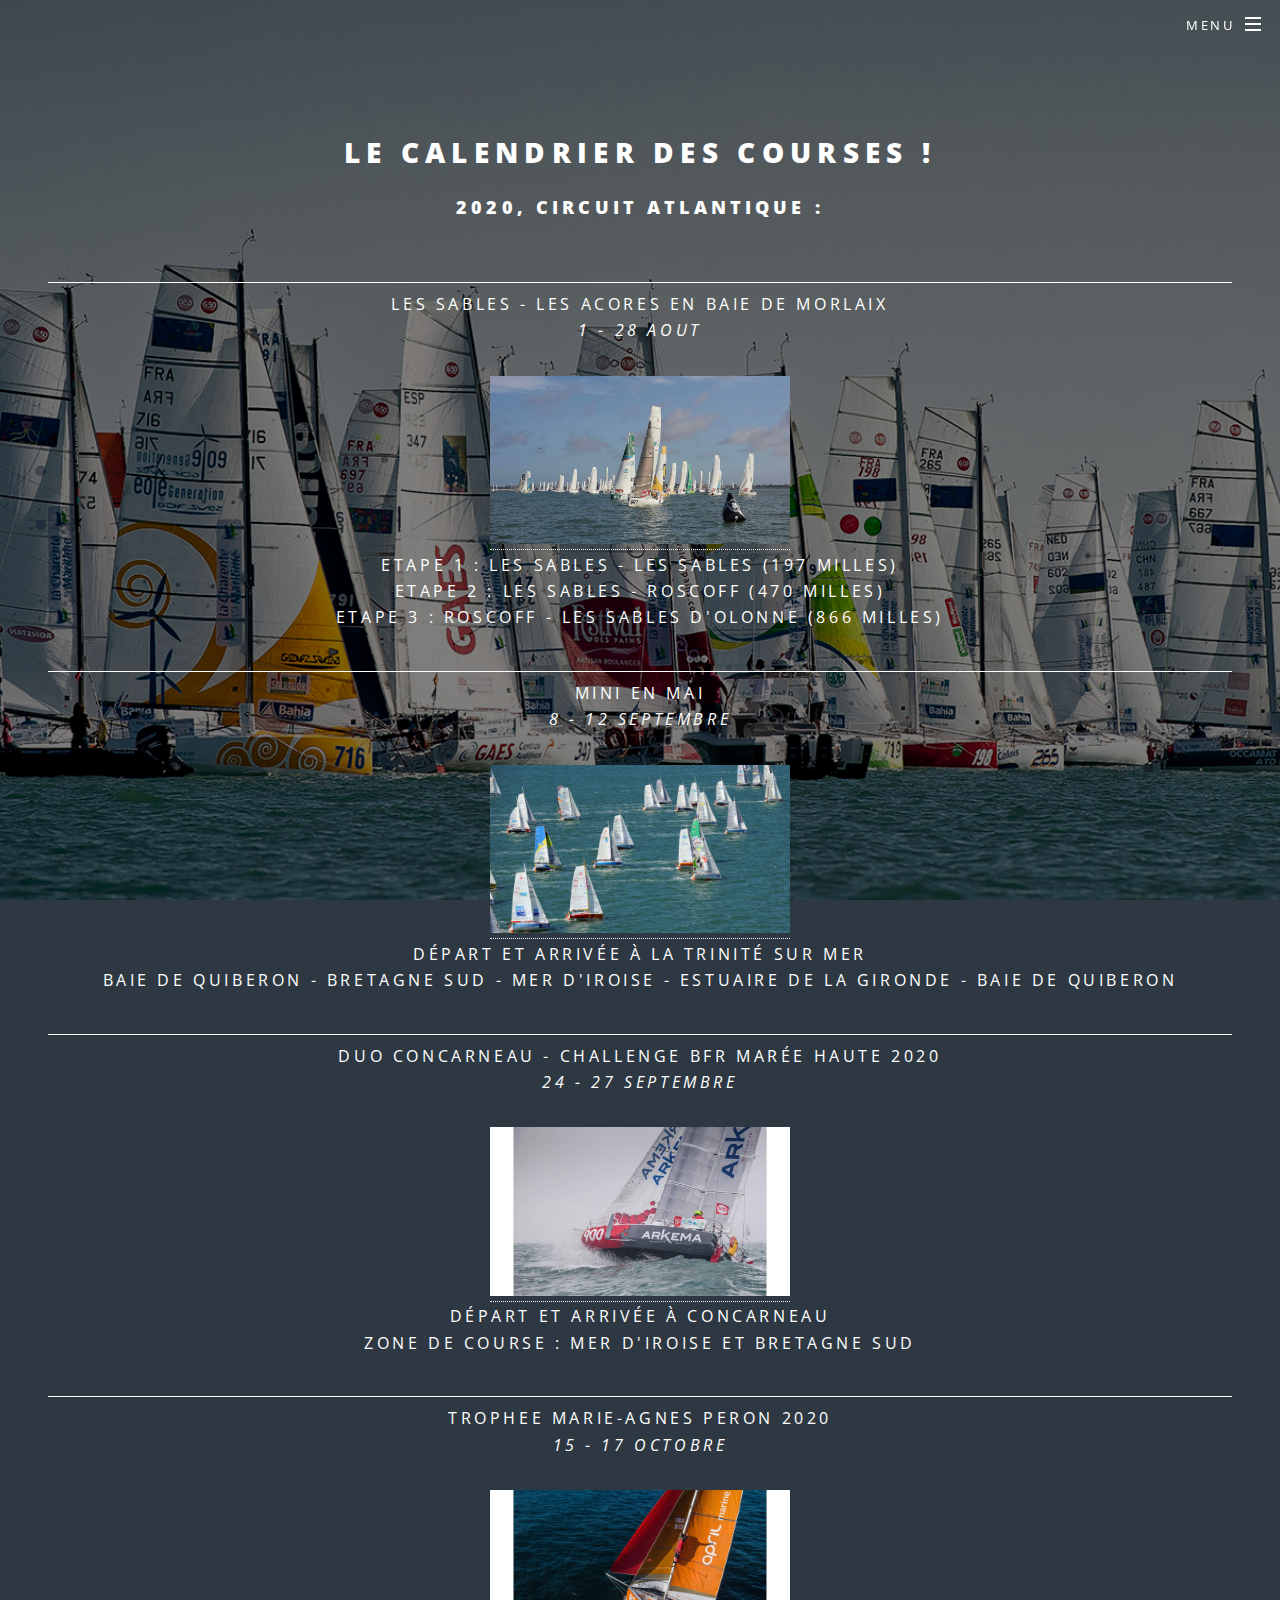
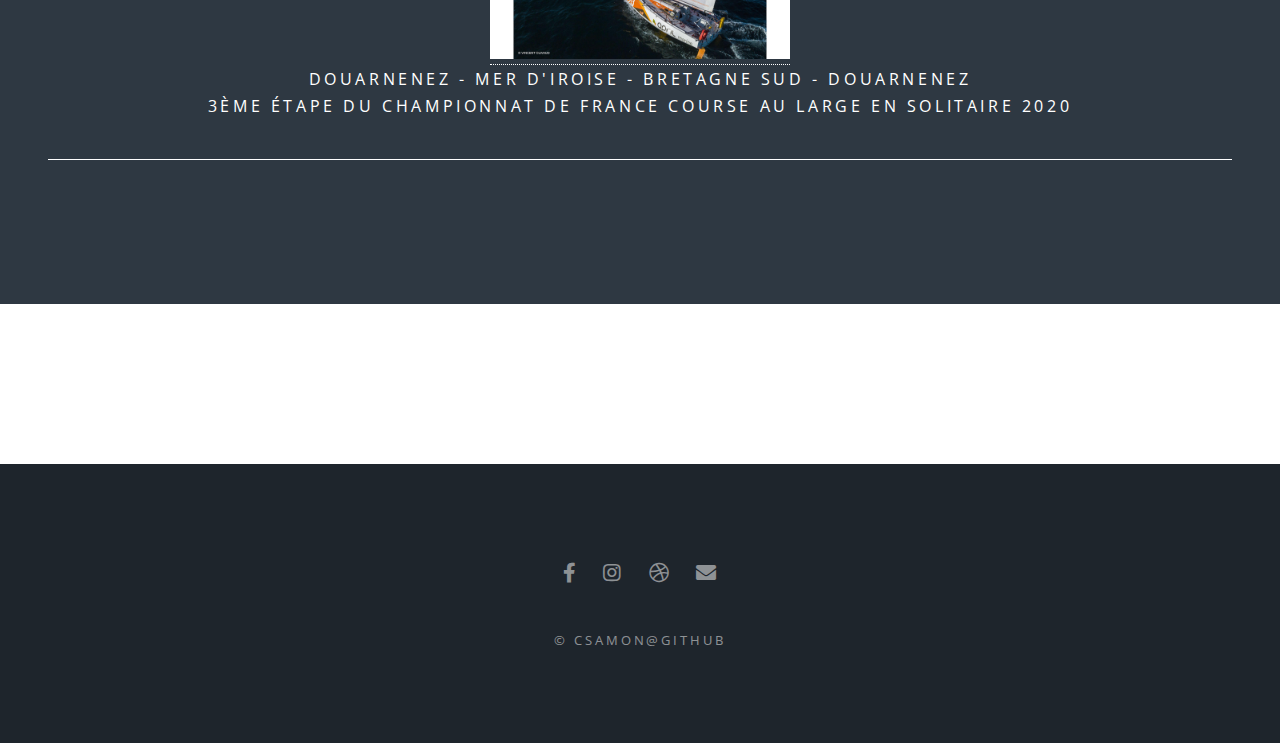
==== calendrier.html @ 110c2fd9 "Create calendrier.html" ====
<!DOCTYPE HTML>

<html>
	<head>
		<title>Clement Samon Mini 2021</title>
		<meta charset="utf-8" />
		<meta name="viewport" content="width=device-width, initial-scale=1, user-scalable=no" />
		<link rel="stylesheet" href="assets/css/main.css" />
		<noscript><link rel="stylesheet" href="assets/css/noscript.css" /></noscript>
	</head>
	<body class="landing is-preload">

		<!-- Page Wrapper -->
			<div id="page-wrapper">

				<!-- Header -->
					<header id="header" class="alt">
						<h1><a href="index.html">Clement Samon Mini 2021</a></h1>
						<nav id="nav">
							<ul>
								<li class="special">
									<a href="#menu" class="menuToggle"><span>Menu</span></a>
									<div id="menu">
										<ul>
											<li><a href="index.html">Home</a></li>
											<li><a href="sponsoring.html">Sponsoring</a></li>
											<li><a href="galerie.html">Galerie</a></li>
											<li><a href="contact.html">Contactez moi</a></li>

										</ul>
									</div>
								</li>
							</ul>
						</nav>
					</header>

				<article id="main">
					<header>
						<h2>Le calendrier des courses !</h2>
						<h3>2020, circuit Atlantique :<br><br></h3>

						<ul class="alt" >

							<li></li>

							<li>
									<p>LES SABLES - LES ACORES EN BAIE DE MORLAIX<br>
									<i>1 - 28 aout</i></p>
												<a href="https://www.classemini.com/course-fr-les-sables---les-acores-en-baie-de-morlaix.html" target="_blank">
												<img src="images/mini1.jpg"  width=300>
												</a>
												<p>Etape 1 : Les Sables - Les Sables (197 milles)<br>
												Etape 2 : Les Sables - Roscoff (470 milles)<br>
												Etape 3 : Roscoff - Les Sables d'Olonne (866 milles)</p>
							</li>

							<li>
									<p>MINI EN MAI<br>
									<i>8 - 12 septembre</i></p>
									<a href="https://www.classemini.com/course-fr-mini-en-mai-2020-1.html" taret="_blank">
										<img src="images/mini2.jpg" width=300>
									</a>
									<p>Départ et arrivée à La Trinité Sur Mer<br>
										Baie de Quiberon - Bretagne Sud - Mer d'Iroise - Estuaire de la Gironde - Baie de Quiberon</p>
							</li>

							<li>
									<p>DUO CONCARNEAU - CHALLENGE BFR MARÉE HAUTE 2020<br>
									<i>24 - 27 septembre</i></p>
									<a href="https://www.classemini.com/course-fr-duo-concarneau---challenge-bfr-maree-haute-2020.html" taret="_blank">
										<img src="images/mini3.jpg" width=300>
									</a>
									<p>Départ et arrivée à Concarneau<br>
										Zone de course : Mer d'Iroise et Bretagne Sud</p>
							</li>

							<li>
									<p>TROPHEE MARIE-AGNES PERON 2020<br>
									<i>15 - 17 octobre</i></p>
									<a href="https://www.classemini.com/course-fr-trophee-marie-agnes-peron-2020-1.html" taret="_blank">
										<img src="images/mini4.jpg" width=300>
									</a>
									<p>Douarnenez - Mer d'Iroise - Bretagne Sud - Douarnenez<br>
										3ème étape du Championnat de France Course au Large en Solitaire 2020</p>
							</li>
							<li>

							</li>
						</ul>
					</header>
					<section class="wrapper style5">
						<div class="inner">
							<script type="text/javascript">
								width='100%';		// the width of the embedded map in pixels or percentage
								height='450';		// the height of the embedded map in pixels or percentage
								border='1';		// the width of the border around the map (zero means no border)
								shownames='false';	// to display ship names on the map (true or false)
								latitude='37.4460';	// the latitude of the center of the map, in decimal degrees
								longitude='24.9467';	// the longitude of the center of the map, in decimal degrees
								zoom='9';		// the zoom level of the map (values between 2 and 17)
								maptype='0';		// use 0 for Normal Map, 1 for Satellite
								trackvessel='205729010';	// MMSI of a vessel (note: vessel will be displayed only if within range of the system) - overrides "zoom" option
								fleet='';		// the registered email address of a user-defined fleet (user's default fleet is used)
							</script>
							<script type="text/javascript" src="https:////www.marinetraffic.com/js/embed.js"></script>
						</div>
					</section>


				</article>



				<!-- Footer -->
					<footer id="footer">
						<ul class="icons">
							<li><a href="https://www.facebook.com/Songfu33470" class="icon brands fa-facebook-f"><span class="label">Facebook</span></a></li>
							<li><a href="https://www.instagram.com/c_samon/" class="icon brands fa-instagram"><span class="label">Instagram</span></a></li>
							<li><a href="http://www.clementsamon.com" class="icon brands fa-dribbble"><span class="label">Site web</span></a></li>
							<li><a href="contact.html" class="icon solid fa-envelope"><span class="label">Email</span></a></li>
						</ul>
						<ul class="copyright">
							<li>&copy; csamon@github </li>
						</ul>
					</footer>

			</div>

		<!-- Scripts -->
			<script src="assets/js/jquery.min.js"></script>
			<script src="assets/js/jquery.scrollex.min.js"></script>
			<script src="assets/js/jquery.scrolly.min.js"></script>
			<script src="assets/js/browser.min.js"></script>
			<script src="assets/js/breakpoints.min.js"></script>
			<script src="assets/js/util.js"></script>
			<script src="assets/js/main.js"></script>

	</body>
</html>
---- assets/css/main.css ----
@import url(fontawesome-all.min.css);
@import url("https://fonts.googleapis.com/css?family=Open+Sans:400,400italic,600,600italic,800,800italic");

/*
	Spectral by HTML5 UP
	html5up.net | @ajlkn
	Free for personal and commercial use under the CCA 3.0 license (html5up.net/license)
*/


html, body, div, span, applet, object,
iframe, h1, h2, h3, h4, h5, h6, p, blockquote,
pre, a, abbr, acronym, address, big, cite,
code, del, dfn, em, img, ins, kbd, q, s, samp,
small, strike, strong, sub, sup, tt, var, b,
u, i, center, dl, dt, dd, ol, ul, li, fieldset,
form, label, legend, table, caption, tbody,
tfoot, thead, tr, th, td, article, aside,
canvas, details, embed, figure, figcaption,
footer, header, hgroup, menu, nav, output, ruby,
section, summary, time, mark, audio, video {
	margin: 0;
	padding: 0;
	border: 0;
	font-size: 100%;
	font: inherit;
	vertical-align: baseline;}

article, aside, details, figcaption, figure,
footer, header, hgroup, menu, nav, section {
	display: block;}

body {
	line-height: 1;
}

ol, ul {
	list-style: none;
}

blockquote, q {
	quotes: none;
}

	blockquote:before, blockquote:after, q:before, q:after {
		content: '';
		content: none;
	}

table {
	border-collapse: collapse;
	border-spacing: 0;
}

body {
	-webkit-text-size-adjust: none;
}

mark {
	background-color: transparent;
	color: inherit;
}

input::-moz-focus-inner {
	border: 0;
	padding: 0;
}

input, select, textarea {
	-moz-appearance: none;
	-webkit-appearance: none;
	-ms-appearance: none;
	appearance: none;
}

/* Basic */

.carousel-page
{
width:100%;
height:400px;
background-color:#5f666d;
color:white;
}
<style>
.carousel-page
{
width:100%;
height:400px;
background-color:#5f666d;
color:white;
}
</style>


	@-ms-viewport {
		width: device-width;
	}

	html {
		box-sizing: border-box;
	}

	*, *:before, *:after {
		box-sizing: inherit;
	}

	body {
		background: #2e3842;
	}

		body.is-preload *, body.is-preload *:before, body.is-preload *:after {
			-moz-animation: none !important;
			-webkit-animation: none !important;
			-ms-animation: none !important;
			animation: none !important;
			-moz-transition: none !important;
			-webkit-transition: none !important;
			-ms-transition: none !important;
			transition: none !important;
		}

	body, input, select, textarea {
		color: #fff;
		font-family: "Open Sans", Helvetica, sans-serif;
		font-size: 15pt;
		font-weight: 400;
		letter-spacing: 0.075em;
		line-height: 1.65em;
	}

		@media screen and (max-width: 1680px) {

			body, input, select, textarea {
				font-size: 13pt;
			}

		}

		@media screen and (max-width: 1280px) {

			body, input, select, textarea {
				font-size: 12pt;
			}

		}

		@media screen and (max-width: 736px) {

			body, input, select, textarea {
				font-size: 11pt;
				letter-spacing: 0.0375em;
			}

		}

	a {
		-moz-transition: color 0.2s ease, border-bottom-color 0.2s ease;
		-webkit-transition: color 0.2s ease, border-bottom-color 0.2s ease;
		-ms-transition: color 0.2s ease, border-bottom-color 0.2s ease;
		transition: color 0.2s ease, border-bottom-color 0.2s ease;
		border-bottom: dotted 1px;
		color: inherit;
		text-decoration: none;
	}

		a:hover {
			border-bottom-color: transparent;
		}

	strong, b {
		color: #fff;
		font-weight: 600;
	}

	em, i {
		font-style: italic;
	}

	p {
		margin: 0 0 2em 0;
	}

	h1, h2, h3, h4, h5, h6 {
		color: #fff;
		font-weight: 800;
		letter-spacing: 0.225em;
		line-height: 1em;
		margin: 0 0 1em 0;
		text-transform: uppercase;
	}

		h1 a, h2 a, h3 a, h4 a, h5 a, h6 a {
			color: inherit;
			text-decoration: none;
		}

	h2 {
		font-size: 1.35em;
		line-height: 1.75em;
	}

		@media screen and (max-width: 736px) {

			h2 {
				font-size: 1.1em;
				line-height: 1.65em;
			}

		}

	h3 {
		font-size: 1.15em;
		line-height: 1.75em;
	}

		@media screen and (max-width: 736px) {

			h3 {
				font-size: 1em;
				line-height: 1.65em;
			}

		}

	h4 {
		font-size: 1em;
		line-height: 1.5em;
	}

	h5 {
		font-size: 0.8em;
		line-height: 1.5em;
	}

	h6 {
		font-size: 0.7em;
		line-height: 1.5em;
	}

	sub {
		font-size: 0.8em;
		position: relative;
		top: 0.5em;
	}

	sup {
		font-size: 0.8em;
		position: relative;
		top: -0.5em;
	}

	hr {
		border: 0;
		border-bottom: solid 2px #fff;
		margin: 3em 0;
	}

		hr.major {
			margin: 4.5em 0;
		}

	blockquote {
		border-left: solid 4px #fff;
		font-style: italic;
		margin: 0 0 2em 0;
		padding: 0.5em 0 0.5em 2em;
	}

	code {
		background: rgba(144, 144, 144, 0.25);
		border-radius: 3px;
		font-family: "Courier New", monospace;
		font-size: 0.9em;
		letter-spacing: 0;
		margin: 0 0.25em;
		padding: 0.25em 0.65em;
	}

	pre {
		-webkit-overflow-scrolling: touch;
		font-family: "Courier New", monospace;
		font-size: 0.9em;
		margin: 0 0 2em 0;
	}

		pre code {
			display: block;
			line-height: 1.75em;
			padding: 1em 1.5em;
			overflow-x: auto;
		}

	.align-left {
		text-align: left;
	}

	.align-center {
		text-align: center;
	}

	.align-right {
		text-align: right;
	}

/* Row */

	.row {
		display: flex;
		flex-wrap: wrap;
		box-sizing: border-box;
		align-items: stretch;
	}

		.row > * {
			box-sizing: border-box;
		}

		.row.gtr-uniform > * > :last-child {
			margin-bottom: 0;
		}

		.row.aln-left {
			justify-content: flex-start;
		}

		.row.aln-center {
			justify-content: center;
		}

		.row.aln-right {
			justify-content: flex-end;
		}

		.row.aln-top {
			align-items: flex-start;
		}

		.row.aln-middle {
			align-items: center;
		}

		.row.aln-bottom {
			align-items: flex-end;
		}

		.row > .imp {
			order: -1;
		}

		.row > .col-1 {
			width: 8.33333%;
		}

		.row > .off-1 {
			margin-left: 8.33333%;
		}

		.row > .col-2 {
			width: 16.66667%;
		}

		.row > .off-2 {
			margin-left: 16.66667%;
		}

		.row > .col-3 {
			width: 25%;
		}

		.row > .off-3 {
			margin-left: 25%;
		}

		.row > .col-4 {
			width: 33.33333%;
		}

		.row > .off-4 {
			margin-left: 33.33333%;
		}

		.row > .col-5 {
			width: 41.66667%;
		}

		.row > .off-5 {
			margin-left: 41.66667%;
		}

		.row > .col-6 {
			width: 50%;
		}

		.row > .off-6 {
			margin-left: 50%;
		}

		.row > .col-7 {
			width: 58.33333%;
		}

		.row > .off-7 {
			margin-left: 58.33333%;
		}

		.row > .col-8 {
			width: 66.66667%;
		}

		.row > .off-8 {
			margin-left: 66.66667%;
		}

		.row > .col-9 {
			width: 75%;
		}

		.row > .off-9 {
			margin-left: 75%;
		}

		.row > .col-10 {
			width: 83.33333%;
		}

		.row > .off-10 {
			margin-left: 83.33333%;
		}

		.row > .col-11 {
			width: 91.66667%;
		}

		.row > .off-11 {
			margin-left: 91.66667%;
		}

		.row > .col-12 {
			width: 100%;
		}

		.row > .off-12 {
			margin-left: 100%;
		}

		.row.gtr-0 {
			margin-top: 0;
			margin-left: 0em;
		}

			.row.gtr-0 > * {
				padding: 0 0 0 0em;
			}

			.row.gtr-0.gtr-uniform {
				margin-top: 0em;
			}

				.row.gtr-0.gtr-uniform > * {
					padding-top: 0em;
				}

		.row.gtr-25 {
			margin-top: 0;
			margin-left: -0.375em;
		}

			.row.gtr-25 > * {
				padding: 0 0 0 0.375em;
			}

			.row.gtr-25.gtr-uniform {
				margin-top: -0.375em;
			}

				.row.gtr-25.gtr-uniform > * {
					padding-top: 0.375em;
				}

		.row.gtr-50 {
			margin-top: 0;
			margin-left: -0.75em;
		}

			.row.gtr-50 > * {
				padding: 0 0 0 0.75em;
			}

			.row.gtr-50.gtr-uniform {
				margin-top: -0.75em;
			}

				.row.gtr-50.gtr-uniform > * {
					padding-top: 0.75em;
				}

		.row {
			margin-top: 0;
			margin-left: -1.5em;
		}

			.row > * {
				padding: 0 0 0 1.5em;
			}

			.row.gtr-uniform {
				margin-top: -1.5em;
			}

				.row.gtr-uniform > * {
					padding-top: 1.5em;
				}

		.row.gtr-150 {
			margin-top: 0;
			margin-left: -2.25em;
		}

			.row.gtr-150 > * {
				padding: 0 0 0 2.25em;
			}

			.row.gtr-150.gtr-uniform {
				margin-top: -2.25em;
			}

				.row.gtr-150.gtr-uniform > * {
					padding-top: 2.25em;
				}

		.row.gtr-200 {
			margin-top: 0;
			margin-left: -3em;
		}

			.row.gtr-200 > * {
				padding: 0 0 0 3em;
			}

			.row.gtr-200.gtr-uniform {
				margin-top: -3em;
			}

				.row.gtr-200.gtr-uniform > * {
					padding-top: 3em;
				}

		@media screen and (max-width: 1680px) {

			.row {
				display: flex;
				flex-wrap: wrap;
				box-sizing: border-box;
				align-items: stretch;
			}

				.row > * {
					box-sizing: border-box;
				}

				.row.gtr-uniform > * > :last-child {
					margin-bottom: 0;
				}

				.row.aln-left {
					justify-content: flex-start;
				}

				.row.aln-center {
					justify-content: center;
				}

				.row.aln-right {
					justify-content: flex-end;
				}

				.row.aln-top {
					align-items: flex-start;
				}

				.row.aln-middle {
					align-items: center;
				}

				.row.aln-bottom {
					align-items: flex-end;
				}

				.row > .imp-xlarge {
					order: -1;
				}

				.row > .col-1-xlarge {
					width: 8.33333%;
				}

				.row > .off-1-xlarge {
					margin-left: 8.33333%;
				}

				.row > .col-2-xlarge {
					width: 16.66667%;
				}

				.row > .off-2-xlarge {
					margin-left: 16.66667%;
				}

				.row > .col-3-xlarge {
					width: 25%;
				}

				.row > .off-3-xlarge {
					margin-left: 25%;
				}

				.row > .col-4-xlarge {
					width: 33.33333%;
				}

				.row > .off-4-xlarge {
					margin-left: 33.33333%;
				}

				.row > .col-5-xlarge {
					width: 41.66667%;
				}

				.row > .off-5-xlarge {
					margin-left: 41.66667%;
				}

				.row > .col-6-xlarge {
					width: 50%;
				}

				.row > .off-6-xlarge {
					margin-left: 50%;
				}

				.row > .col-7-xlarge {
					width: 58.33333%;
				}

				.row > .off-7-xlarge {
					margin-left: 58.33333%;
				}

				.row > .col-8-xlarge {
					width: 66.66667%;
				}

				.row > .off-8-xlarge {
					margin-left: 66.66667%;
				}

				.row > .col-9-xlarge {
					width: 75%;
				}

				.row > .off-9-xlarge {
					margin-left: 75%;
				}

				.row > .col-10-xlarge {
					width: 83.33333%;
				}

				.row > .off-10-xlarge {
					margin-left: 83.33333%;
				}

				.row > .col-11-xlarge {
					width: 91.66667%;
				}

				.row > .off-11-xlarge {
					margin-left: 91.66667%;
				}

				.row > .col-12-xlarge {
					width: 100%;
				}

				.row > .off-12-xlarge {
					margin-left: 100%;
				}

				.row.gtr-0 {
					margin-top: 0;
					margin-left: 0em;
				}

					.row.gtr-0 > * {
						padding: 0 0 0 0em;
					}

					.row.gtr-0.gtr-uniform {
						margin-top: 0em;
					}

						.row.gtr-0.gtr-uniform > * {
							padding-top: 0em;
						}

				.row.gtr-25 {
					margin-top: 0;
					margin-left: -0.375em;
				}

					.row.gtr-25 > * {
						padding: 0 0 0 0.375em;
					}

					.row.gtr-25.gtr-uniform {
						margin-top: -0.375em;
					}

						.row.gtr-25.gtr-uniform > * {
							padding-top: 0.375em;
						}

				.row.gtr-50 {
					margin-top: 0;
					margin-left: -0.75em;
				}

					.row.gtr-50 > * {
						padding: 0 0 0 0.75em;
					}

					.row.gtr-50.gtr-uniform {
						margin-top: -0.75em;
					}

						.row.gtr-50.gtr-uniform > * {
							padding-top: 0.75em;
						}

				.row {
					margin-top: 0;
					margin-left: -1.5em;
				}

					.row > * {
						padding: 0 0 0 1.5em;
					}

					.row.gtr-uniform {
						margin-top: -1.5em;
					}

						.row.gtr-uniform > * {
							padding-top: 1.5em;
						}

				.row.gtr-150 {
					margin-top: 0;
					margin-left: -2.25em;
				}

					.row.gtr-150 > * {
						padding: 0 0 0 2.25em;
					}

					.row.gtr-150.gtr-uniform {
						margin-top: -2.25em;
					}

						.row.gtr-150.gtr-uniform > * {
							padding-top: 2.25em;
						}

				.row.gtr-200 {
					margin-top: 0;
					margin-left: -3em;
				}

					.row.gtr-200 > * {
						padding: 0 0 0 3em;
					}

					.row.gtr-200.gtr-uniform {
						margin-top: -3em;
					}

						.row.gtr-200.gtr-uniform > * {
							padding-top: 3em;
						}

		}

		@media screen and (max-width: 1280px) {

			.row {
				display: flex;
				flex-wrap: wrap;
				box-sizing: border-box;
				align-items: stretch;
			}

				.row > * {
					box-sizing: border-box;
				}

				.row.gtr-uniform > * > :last-child {
					margin-bottom: 0;
				}

				.row.aln-left {
					justify-content: flex-start;
				}

				.row.aln-center {
					justify-content: center;
				}

				.row.aln-right {
					justify-content: flex-end;
				}

				.row.aln-top {
					align-items: flex-start;
				}

				.row.aln-middle {
					align-items: center;
				}

				.row.aln-bottom {
					align-items: flex-end;
				}

				.row > .imp-large {
					order: -1;
				}

				.row > .col-1-large {
					width: 8.33333%;
				}

				.row > .off-1-large {
					margin-left: 8.33333%;
				}

				.row > .col-2-large {
					width: 16.66667%;
				}

				.row > .off-2-large {
					margin-left: 16.66667%;
				}

				.row > .col-3-large {
					width: 25%;
				}

				.row > .off-3-large {
					margin-left: 25%;
				}

				.row > .col-4-large {
					width: 33.33333%;
				}

				.row > .off-4-large {
					margin-left: 33.33333%;
				}

				.row > .col-5-large {
					width: 41.66667%;
				}

				.row > .off-5-large {
					margin-left: 41.66667%;
				}

				.row > .col-6-large {
					width: 50%;
				}

				.row > .off-6-large {
					margin-left: 50%;
				}

				.row > .col-7-large {
					width: 58.33333%;
				}

				.row > .off-7-large {
					margin-left: 58.33333%;
				}

				.row > .col-8-large {
					width: 66.66667%;
				}

				.row > .off-8-large {
					margin-left: 66.66667%;
				}

				.row > .col-9-large {
					width: 75%;
				}

				.row > .off-9-large {
					margin-left: 75%;
				}

				.row > .col-10-large {
					width: 83.33333%;
				}

				.row > .off-10-large {
					margin-left: 83.33333%;
				}

				.row > .col-11-large {
					width: 91.66667%;
				}

				.row > .off-11-large {
					margin-left: 91.66667%;
				}

				.row > .col-12-large {
					width: 100%;
				}

				.row > .off-12-large {
					margin-left: 100%;
				}

				.row.gtr-0 {
					margin-top: 0;
					margin-left: 0em;
				}

					.row.gtr-0 > * {
						padding: 0 0 0 0em;
					}

					.row.gtr-0.gtr-uniform {
						margin-top: 0em;
					}

						.row.gtr-0.gtr-uniform > * {
							padding-top: 0em;
						}

				.row.gtr-25 {
					margin-top: 0;
					margin-left: -0.375em;
				}

					.row.gtr-25 > * {
						padding: 0 0 0 0.375em;
					}

					.row.gtr-25.gtr-uniform {
						margin-top: -0.375em;
					}

						.row.gtr-25.gtr-uniform > * {
							padding-top: 0.375em;
						}

				.row.gtr-50 {
					margin-top: 0;
					margin-left: -0.75em;
				}

					.row.gtr-50 > * {
						padding: 0 0 0 0.75em;
					}

					.row.gtr-50.gtr-uniform {
						margin-top: -0.75em;
					}

						.row.gtr-50.gtr-uniform > * {
							padding-top: 0.75em;
						}

				.row {
					margin-top: 0;
					margin-left: -1.5em;
				}

					.row > * {
						padding: 0 0 0 1.5em;
					}

					.row.gtr-uniform {
						margin-top: -1.5em;
					}

						.row.gtr-uniform > * {
							padding-top: 1.5em;
						}

				.row.gtr-150 {
					margin-top: 0;
					margin-left: -2.25em;
				}

					.row.gtr-150 > * {
						padding: 0 0 0 2.25em;
					}

					.row.gtr-150.gtr-uniform {
						margin-top: -2.25em;
					}

						.row.gtr-150.gtr-uniform > * {
							padding-top: 2.25em;
						}

				.row.gtr-200 {
					margin-top: 0;
					margin-left: -3em;
				}

					.row.gtr-200 > * {
						padding: 0 0 0 3em;
					}

					.row.gtr-200.gtr-uniform {
						margin-top: -3em;
					}

						.row.gtr-200.gtr-uniform > * {
							padding-top: 3em;
						}

		}

		@media screen and (max-width: 980px) {

			.row {
				display: flex;
				flex-wrap: wrap;
				box-sizing: border-box;
				align-items: stretch;
			}

				.row > * {
					box-sizing: border-box;
				}

				.row.gtr-uniform > * > :last-child {
					margin-bottom: 0;
				}

				.row.aln-left {
					justify-content: flex-start;
				}

				.row.aln-center {
					justify-content: center;
				}

				.row.aln-right {
					justify-content: flex-end;
				}

				.row.aln-top {
					align-items: flex-start;
				}

				.row.aln-middle {
					align-items: center;
				}

				.row.aln-bottom {
					align-items: flex-end;
				}

				.row > .imp-medium {
					order: -1;
				}

				.row > .col-1-medium {
					width: 8.33333%;
				}

				.row > .off-1-medium {
					margin-left: 8.33333%;
				}

				.row > .col-2-medium {
					width: 16.66667%;
				}

				.row > .off-2-medium {
					margin-left: 16.66667%;
				}

				.row > .col-3-medium {
					width: 25%;
				}

				.row > .off-3-medium {
					margin-left: 25%;
				}

				.row > .col-4-medium {
					width: 33.33333%;
				}

				.row > .off-4-medium {
					margin-left: 33.33333%;
				}

				.row > .col-5-medium {
					width: 41.66667%;
				}

				.row > .off-5-medium {
					margin-left: 41.66667%;
				}

				.row > .col-6-medium {
					width: 50%;
				}

				.row > .off-6-medium {
					margin-left: 50%;
				}

				.row > .col-7-medium {
					width: 58.33333%;
				}

				.row > .off-7-medium {
					margin-left: 58.33333%;
				}

				.row > .col-8-medium {
					width: 66.66667%;
				}

				.row > .off-8-medium {
					margin-left: 66.66667%;
				}

				.row > .col-9-medium {
					width: 75%;
				}

				.row > .off-9-medium {
					margin-left: 75%;
				}

				.row > .col-10-medium {
					width: 83.33333%;
				}

				.row > .off-10-medium {
					margin-left: 83.33333%;
				}

				.row > .col-11-medium {
					width: 91.66667%;
				}

				.row > .off-11-medium {
					margin-left: 91.66667%;
				}

				.row > .col-12-medium {
					width: 100%;
				}

				.row > .off-12-medium {
					margin-left: 100%;
				}

				.row.gtr-0 {
					margin-top: 0;
					margin-left: 0em;
				}

					.row.gtr-0 > * {
						padding: 0 0 0 0em;
					}

					.row.gtr-0.gtr-uniform {
						margin-top: 0em;
					}

						.row.gtr-0.gtr-uniform > * {
							padding-top: 0em;
						}

				.row.gtr-25 {
					margin-top: 0;
					margin-left: -0.375em;
				}

					.row.gtr-25 > * {
						padding: 0 0 0 0.375em;
					}

					.row.gtr-25.gtr-uniform {
						margin-top: -0.375em;
					}

						.row.gtr-25.gtr-uniform > * {
							padding-top: 0.375em;
						}

				.row.gtr-50 {
					margin-top: 0;
					margin-left: -0.75em;
				}

					.row.gtr-50 > * {
						padding: 0 0 0 0.75em;
					}

					.row.gtr-50.gtr-uniform {
						margin-top: -0.75em;
					}

						.row.gtr-50.gtr-uniform > * {
							padding-top: 0.75em;
						}

				.row {
					margin-top: 0;
					margin-left: -1.5em;
				}

					.row > * {
						padding: 0 0 0 1.5em;
					}

					.row.gtr-uniform {
						margin-top: -1.5em;
					}

						.row.gtr-uniform > * {
							padding-top: 1.5em;
						}

				.row.gtr-150 {
					margin-top: 0;
					margin-left: -2.25em;
				}

					.row.gtr-150 > * {
						padding: 0 0 0 2.25em;
					}

					.row.gtr-150.gtr-uniform {
						margin-top: -2.25em;
					}

						.row.gtr-150.gtr-uniform > * {
							padding-top: 2.25em;
						}

				.row.gtr-200 {
					margin-top: 0;
					margin-left: -3em;
				}

					.row.gtr-200 > * {
						padding: 0 0 0 3em;
					}

					.row.gtr-200.gtr-uniform {
						margin-top: -3em;
					}

						.row.gtr-200.gtr-uniform > * {
							padding-top: 3em;
						}

		}

		@media screen and (max-width: 736px) {

			.row {
				display: flex;
				flex-wrap: wrap;
				box-sizing: border-box;
				align-items: stretch;
			}

				.row > * {
					box-sizing: border-box;
				}

				.row.gtr-uniform > * > :last-child {
					margin-bottom: 0;
				}

				.row.aln-left {
					justify-content: flex-start;
				}

				.row.aln-center {
					justify-content: center;
				}

				.row.aln-right {
					justify-content: flex-end;
				}

				.row.aln-top {
					align-items: flex-start;
				}

				.row.aln-middle {
					align-items: center;
				}

				.row.aln-bottom {
					align-items: flex-end;
				}

				.row > .imp-small {
					order: -1;
				}

				.row > .col-1-small {
					width: 8.33333%;
				}

				.row > .off-1-small {
					margin-left: 8.33333%;
				}

				.row > .col-2-small {
					width: 16.66667%;
				}

				.row > .off-2-small {
					margin-left: 16.66667%;
				}

				.row > .col-3-small {
					width: 25%;
				}

				.row > .off-3-small {
					margin-left: 25%;
				}

				.row > .col-4-small {
					width: 33.33333%;
				}

				.row > .off-4-small {
					margin-left: 33.33333%;
				}

				.row > .col-5-small {
					width: 41.66667%;
				}

				.row > .off-5-small {
					margin-left: 41.66667%;
				}

				.row > .col-6-small {
					width: 50%;
				}

				.row > .off-6-small {
					margin-left: 50%;
				}

				.row > .col-7-small {
					width: 58.33333%;
				}

				.row > .off-7-small {
					margin-left: 58.33333%;
				}

				.row > .col-8-small {
					width: 66.66667%;
				}

				.row > .off-8-small {
					margin-left: 66.66667%;
				}

				.row > .col-9-small {
					width: 75%;
				}

				.row > .off-9-small {
					margin-left: 75%;
				}

				.row > .col-10-small {
					width: 83.33333%;
				}

				.row > .off-10-small {
					margin-left: 83.33333%;
				}

				.row > .col-11-small {
					width: 91.66667%;
				}

				.row > .off-11-small {
					margin-left: 91.66667%;
				}

				.row > .col-12-small {
					width: 100%;
				}

				.row > .off-12-small {
					margin-left: 100%;
				}

				.row.gtr-0 {
					margin-top: 0;
					margin-left: 0em;
				}

					.row.gtr-0 > * {
						padding: 0 0 0 0em;
					}

					.row.gtr-0.gtr-uniform {
						margin-top: 0em;
					}

						.row.gtr-0.gtr-uniform > * {
							padding-top: 0em;
						}

				.row.gtr-25 {
					margin-top: 0;
					margin-left: -0.375em;
				}

					.row.gtr-25 > * {
						padding: 0 0 0 0.375em;
					}

					.row.gtr-25.gtr-uniform {
						margin-top: -0.375em;
					}

						.row.gtr-25.gtr-uniform > * {
							padding-top: 0.375em;
						}

				.row.gtr-50 {
					margin-top: 0;
					margin-left: -0.75em;
				}

					.row.gtr-50 > * {
						padding: 0 0 0 0.75em;
					}

					.row.gtr-50.gtr-uniform {
						margin-top: -0.75em;
					}

						.row.gtr-50.gtr-uniform > * {
							padding-top: 0.75em;
						}

				.row {
					margin-top: 0;
					margin-left: -1.5em;
				}

					.row > * {
						padding: 0 0 0 1.5em;
					}

					.row.gtr-uniform {
						margin-top: -1.5em;
					}

						.row.gtr-uniform > * {
							padding-top: 1.5em;
						}

				.row.gtr-150 {
					margin-top: 0;
					margin-left: -2.25em;
				}

					.row.gtr-150 > * {
						padding: 0 0 0 2.25em;
					}

					.row.gtr-150.gtr-uniform {
						margin-top: -2.25em;
					}

						.row.gtr-150.gtr-uniform > * {
							padding-top: 2.25em;
						}

				.row.gtr-200 {
					margin-top: 0;
					margin-left: -3em;
				}

					.row.gtr-200 > * {
						padding: 0 0 0 3em;
					}

					.row.gtr-200.gtr-uniform {
						margin-top: -3em;
					}

						.row.gtr-200.gtr-uniform > * {
							padding-top: 3em;
						}

		}

		@media screen and (max-width: 480px) {

			.row {
				display: flex;
				flex-wrap: wrap;
				box-sizing: border-box;
				align-items: stretch;
			}

				.row > * {
					box-sizing: border-box;
				}

				.row.gtr-uniform > * > :last-child {
					margin-bottom: 0;
				}

				.row.aln-left {
					justify-content: flex-start;
				}

				.row.aln-center {
					justify-content: center;
				}

				.row.aln-right {
					justify-content: flex-end;
				}

				.row.aln-top {
					align-items: flex-start;
				}

				.row.aln-middle {
					align-items: center;
				}

				.row.aln-bottom {
					align-items: flex-end;
				}

				.row > .imp-xsmall {
					order: -1;
				}

				.row > .col-1-xsmall {
					width: 8.33333%;
				}

				.row > .off-1-xsmall {
					margin-left: 8.33333%;
				}

				.row > .col-2-xsmall {
					width: 16.66667%;
				}

				.row > .off-2-xsmall {
					margin-left: 16.66667%;
				}

				.row > .col-3-xsmall {
					width: 25%;
				}

				.row > .off-3-xsmall {
					margin-left: 25%;
				}

				.row > .col-4-xsmall {
					width: 33.33333%;
				}

				.row > .off-4-xsmall {
					margin-left: 33.33333%;
				}

				.row > .col-5-xsmall {
					width: 41.66667%;
				}

				.row > .off-5-xsmall {
					margin-left: 41.66667%;
				}

				.row > .col-6-xsmall {
					width: 50%;
				}

				.row > .off-6-xsmall {
					margin-left: 50%;
				}

				.row > .col-7-xsmall {
					width: 58.33333%;
				}

				.row > .off-7-xsmall {
					margin-left: 58.33333%;
				}

				.row > .col-8-xsmall {
					width: 66.66667%;
				}

				.row > .off-8-xsmall {
					margin-left: 66.66667%;
				}

				.row > .col-9-xsmall {
					width: 75%;
				}

				.row > .off-9-xsmall {
					margin-left: 75%;
				}

				.row > .col-10-xsmall {
					width: 83.33333%;
				}

				.row > .off-10-xsmall {
					margin-left: 83.33333%;
				}

				.row > .col-11-xsmall {
					width: 91.66667%;
				}

				.row > .off-11-xsmall {
					margin-left: 91.66667%;
				}

				.row > .col-12-xsmall {
					width: 100%;
				}

				.row > .off-12-xsmall {
					margin-left: 100%;
				}

				.row.gtr-0 {
					margin-top: 0;
					margin-left: 0em;
				}

					.row.gtr-0 > * {
						padding: 0 0 0 0em;
					}

					.row.gtr-0.gtr-uniform {
						margin-top: 0em;
					}

						.row.gtr-0.gtr-uniform > * {
							padding-top: 0em;
						}

				.row.gtr-25 {
					margin-top: 0;
					margin-left: -0.375em;
				}

					.row.gtr-25 > * {
						padding: 0 0 0 0.375em;
					}

					.row.gtr-25.gtr-uniform {
						margin-top: -0.375em;
					}

						.row.gtr-25.gtr-uniform > * {
							padding-top: 0.375em;
						}

				.row.gtr-50 {
					margin-top: 0;
					margin-left: -0.75em;
				}

					.row.gtr-50 > * {
						padding: 0 0 0 0.75em;
					}

					.row.gtr-50.gtr-uniform {
						margin-top: -0.75em;
					}

						.row.gtr-50.gtr-uniform > * {
							padding-top: 0.75em;
						}

				.row {
					margin-top: 0;
					margin-left: -1.5em;
				}

					.row > * {
						padding: 0 0 0 1.5em;
					}

					.row.gtr-uniform {
						margin-top: -1.5em;
					}

						.row.gtr-uniform > * {
							padding-top: 1.5em;
						}

				.row.gtr-150 {
					margin-top: 0;
					margin-left: -2.25em;
				}

					.row.gtr-150 > * {
						padding: 0 0 0 2.25em;
					}

					.row.gtr-150.gtr-uniform {
						margin-top: -2.25em;
					}

						.row.gtr-150.gtr-uniform > * {
							padding-top: 2.25em;
						}

				.row.gtr-200 {
					margin-top: 0;
					margin-left: -3em;
				}

					.row.gtr-200 > * {
						padding: 0 0 0 3em;
					}

					.row.gtr-200.gtr-uniform {
						margin-top: -3em;
					}

						.row.gtr-200.gtr-uniform > * {
							padding-top: 3em;
						}

		}

/* Section/Article */

	section.special, article.special {
		text-align: center;
	}

	header p {
		color: rgba(255, 255, 255, 0.5);
		position: relative;
		top: -0.25em;
	}

	header h3 + p {
		font-size: 1.1em;
	}

	header h4 + p,
	header h5 + p,
	header h6 + p {
		font-size: 0.9em;
	}

	header.major {
		margin: 0 0 3.5em 0;
	}

		header.major h2, header.major h3, header.major h4, header.major h5, header.major h6 {
			border-bottom: solid 2px #fff;
			display: inline-block;
			padding-bottom: 1em;
			position: relative;
		}

			header.major h2:after, header.major h3:after, header.major h4:after, header.major h5:after, header.major h6:after {
				content: '';
				display: block;
				height: 1px;
			}

		header.major p {
			color: #fff;
			top: 0;
		}

		@media screen and (max-width: 736px) {

			header.major {
				margin: 0 0 2em 0;
			}

		}

	@media screen and (max-width: 980px) {

		header br {
			display: none;
		}

	}

/* Form */

	form {
		margin: 0 0 2em 0;
	}

	label {
		color: #fff;
		display: block;
		font-size: 0.9em;
		font-weight: 600;
		margin: 0 0 1em 0;
	}

	input[type="text"],
	input[type="password"],
	input[type="email"],
	select,
	textarea {
		-moz-appearance: none;
		-webkit-appearance: none;
		-ms-appearance: none;
		appearance: none;
		background-color: rgba(144, 144, 144, 0.25);
		border-radius: 3px;
		border: none;
		color: inherit;
		display: block;
		outline: 0;
		padding: 0 1em;
		text-decoration: none;
		width: 100%;
	}

		input[type="text"]:invalid,
		input[type="password"]:invalid,
		input[type="email"]:invalid,
		select:invalid,
		textarea:invalid {
			box-shadow: none;
		}

		input[type="text"]:focus,
		input[type="password"]:focus,
		input[type="email"]:focus,
		select:focus,
		textarea:focus {
			box-shadow: 0 0 0 2px #21b2a6;
		}

	select {
		background-size: 1.25em;
		background-repeat: no-repeat;
		background-position: calc(100% - 1em) center;
		height: 2.75em;
		padding-right: 2.75em;
		text-overflow: ellipsis;
	}

		select:focus::-ms-value {
			background-color: transparent;
		}

		select::-ms-expand {
			display: none;
		}

	input[type="text"],
	input[type="password"],
	input[type="email"],
	select {
		height: 2.75em;
	}

	textarea {
		padding: 0.75em 1em;
	}

	input[type="checkbox"],
	input[type="radio"] {
		-moz-appearance: none;
		-webkit-appearance: none;
		-ms-appearance: none;
		appearance: none;
		display: block;
		float: left;
		margin-right: -2em;
		opacity: 0;
		width: 1em;
		z-index: -1;
	}

		input[type="checkbox"] + label,
		input[type="radio"] + label {
			text-decoration: none;
			color: #fff;
			cursor: pointer;
			display: inline-block;
			font-size: 1em;
			font-weight: 400;
			padding-left: 2.4em;
			padding-right: 0.75em;
			position: relative;
		}

			input[type="checkbox"] + label:before,
			input[type="radio"] + label:before {
				-moz-osx-font-smoothing: grayscale;
				-webkit-font-smoothing: antialiased;
				display: inline-block;
				font-style: normal;
				font-variant: normal;
				text-rendering: auto;
				line-height: 1;
				text-transform: none !important;
				font-family: 'Font Awesome 5 Free';
				font-weight: 900;
			}

			input[type="checkbox"] + label:before,
			input[type="radio"] + label:before {
				background: rgba(144, 144, 144, 0.25);
				border-radius: 3px;
				content: '';
				display: inline-block;
				font-size: 0.8em;
				height: 2.0625em;
				left: 0;
				line-height: 2.0625em;
				position: absolute;
				text-align: center;
				top: 0;
				width: 2.0625em;
			}

		input[type="checkbox"]:checked + label:before,
		input[type="radio"]:checked + label:before {
			background: #2e3842;
			color: #fff;
			content: '\f00c';
		}

		input[type="checkbox"]:focus + label:before,
		input[type="radio"]:focus + label:before {
			box-shadow: 0 0 0 2px #21b2a6;
		}

	input[type="checkbox"] + label:before {
		border-radius: 3px;
	}

	input[type="radio"] + label:before {
		border-radius: 100%;
	}

	::-webkit-input-placeholder {
		color: rgba(255, 255, 255, 0.5) !important;
		opacity: 1.0;
	}

	:-moz-placeholder {
		color: rgba(255, 255, 255, 0.5) !important;
		opacity: 1.0;
	}

	::-moz-placeholder {
		color: rgba(255, 255, 255, 0.5) !important;
		opacity: 1.0;
	}

	:-ms-input-placeholder {
		color: rgba(255, 255, 255, 0.5) !important;
		opacity: 1.0;
	}

/* Box */

	.box {
		border-radius: 3px;
		border: solid 2px #fff;
		margin-bottom: 2em;
		padding: 1.5em;
	}

		.box > :last-child,
		.box > :last-child > :last-child,
		.box > :last-child > :last-child > :last-child {
			margin-bottom: 0;
		}

		.box.alt {
			border: 0;
			border-radius: 0;
			padding: 0;
		}

/* Icon */

	.icon {
		text-decoration: none;
		border-bottom: none;
		position: relative;
	}

		.icon:before {
			-moz-osx-font-smoothing: grayscale;
			-webkit-font-smoothing: antialiased;
			display: inline-block;
			font-style: normal;
			font-variant: normal;
			text-rendering: auto;
			line-height: 1;
			text-transform: none !important;
			font-family: 'Font Awesome 5 Free';
			font-weight: 400;
		}

		.icon > .label {
			display: none;
		}

		.icon:before {
			line-height: inherit;
		}

		.icon.solid:before {
			font-weight: 900;
		}

		.icon.brands:before {
			font-family: 'Font Awesome 5 Brands';
		}

		.icon.major {
			-moz-transform: rotate(-45deg);
			-webkit-transform: rotate(-45deg);
			-ms-transform: rotate(-45deg);
			transform: rotate(-45deg);
			border-radius: 3px;
			border: solid 2px #fff;
			display: inline-block;
			font-size: 1.35em;
			height: calc(3em + 2px);
			line-height: 3em;
			text-align: center;
			width: calc(3em + 2px);
		}

			.icon.major:before {
				-moz-transform: rotate(45deg);
				-webkit-transform: rotate(45deg);
				-ms-transform: rotate(45deg);
				transform: rotate(45deg);
				display: inline-block;
				font-size: 1.5em;
			}

			@media screen and (max-width: 736px) {

				.icon.major {
					font-size: 1em;
				}

			}

		.icon.style1 {
			color: #00ffcc;
		}

		.icon.style2 {
			color: #00f0ff;
		}

		.icon.style3 {
			color: #76ddff;
		}

/* Image */

	.image {
		border-radius: 3px;
		border: 0;
		display: inline-block;
		position: relative;
	}

		.image img {
			border-radius: 3px;
			display: block;
		}

		.image.left {
			float: left;
			margin: 0 2em 2em 0;
			top: 0.25em;
		}

		.image.right {
			float: right;
			margin: 0 0 2em 2em;
			top: 0.25em;
		}

		.image.left, .image.right {
			max-width: 40%;
		}

			.image.left img, .image.right img {
				width: 100%;
			}

		.image.fit {
			display: block;
			margin: 0 0 2em 0;
			width: 100%;
		}

			.image.fit img {
				width: 100%;
			}

/* List */

	ol {
		list-style: decimal;
		margin: 0 0 2em 0;
		padding-left: 1.25em;
	}

		ol li {
			padding-left: 0.25em;
		}

	ul {
		list-style: disc;
		margin: 0 0 2em 0;
		padding-left: 1em;
	}

		ul li {
			padding-left: 0.5em;
		}

		ul.alt {
			list-style: none;
			padding-left: 0;
		}

			ul.alt li {
				border-top: solid 1px #fff;
				padding: 0.5em 0;
			}

				ul.alt li:first-child {
					border-top: 0;
					padding-top: 0;
				}

	dl {
		margin: 0 0 2em 0;
	}

/* Actions */

	ul.actions {
		display: -moz-flex;
		display: -webkit-flex;
		display: -ms-flex;
		display: flex;
		cursor: default;
		list-style: none;
		margin-left: -1em;
		padding-left: 0;
	}

		ul.actions li {
			padding: 0 0 0 1em;
			vertical-align: middle;
		}

		ul.actions.special {
			-moz-justify-content: center;
			-webkit-justify-content: center;
			-ms-justify-content: center;
			justify-content: center;
			width: 100%;
			margin-left: 0;
		}

			ul.actions.special li:first-child {
				padding-left: 0;
			}

		ul.actions.stacked {
			-moz-flex-direction: column;
			-webkit-flex-direction: column;
			-ms-flex-direction: column;
			flex-direction: column;
			margin-left: 0;
		}

			ul.actions.stacked li {
				padding: 1em 0 0 0;
			}

				ul.actions.stacked li:first-child {
					padding-top: 0;
				}

		ul.actions.fit {
			width: calc(100% + 1em);
		}

			ul.actions.fit li {
				-moz-flex-grow: 1;
				-webkit-flex-grow: 1;
				-ms-flex-grow: 1;
				flex-grow: 1;
				-moz-flex-shrink: 1;
				-webkit-flex-shrink: 1;
				-ms-flex-shrink: 1;
				flex-shrink: 1;
				width: 100%;
			}

				ul.actions.fit li > * {
					width: 100%;
				}

			ul.actions.fit.stacked {
				width: 100%;
			}

		@media screen and (max-width: 480px) {

			ul.actions:not(.fixed) {
				-moz-flex-direction: column;
				-webkit-flex-direction: column;
				-ms-flex-direction: column;
				flex-direction: column;
				margin-left: 0;
				width: 100% !important;
			}

				ul.actions:not(.fixed) li {
					-moz-flex-grow: 1;
					-webkit-flex-grow: 1;
					-ms-flex-grow: 1;
					flex-grow: 1;
					-moz-flex-shrink: 1;
					-webkit-flex-shrink: 1;
					-ms-flex-shrink: 1;
					flex-shrink: 1;
					padding: 1em 0 0 0;
					text-align: center;
					width: 100%;
				}

					ul.actions:not(.fixed) li > * {
						width: 100%;
					}

					ul.actions:not(.fixed) li:first-child {
						padding-top: 0;
					}

					ul.actions:not(.fixed) li input[type="submit"],
					ul.actions:not(.fixed) li input[type="reset"],
					ul.actions:not(.fixed) li input[type="button"],
					ul.actions:not(.fixed) li button,
					ul.actions:not(.fixed) li .button {
						width: 100%;
					}

						ul.actions:not(.fixed) li input[type="submit"].icon:before,
						ul.actions:not(.fixed) li input[type="reset"].icon:before,
						ul.actions:not(.fixed) li input[type="button"].icon:before,
						ul.actions:not(.fixed) li button.icon:before,
						ul.actions:not(.fixed) li .button.icon:before {
							margin-left: -0.5em;
						}

		}

/* Icons */

	ul.icons {
		cursor: default;
		list-style: none;
		padding-left: 0;
	}

		ul.icons li {
			display: inline-block;
			padding: 0 1em 0 0;
		}

			ul.icons li:last-child {
				padding-right: 0 !important;
			}

		ul.icons.major {
			padding: 1em 0;
		}

			ul.icons.major li {
				padding-right: 3.5em;
			}

				@media screen and (max-width: 736px) {

					ul.icons.major li {
						padding: 0 1em !important;
					}

				}

/* Table */

	.table-wrapper {
		-webkit-overflow-scrolling: touch;
		overflow-x: auto;
	}

	table {
		margin: 0 0 2em 0;
		width: 100%;
	}

		table tbody tr {
			border: solid 1px #fff;
			border-left: 0;
			border-right: 0;
		}

			table tbody tr:nth-child(2n + 1) {
				background-color: rgba(144, 144, 144, 0.25);
			}

		table td {
			font-size: 0.8em;
			padding: 0.75em 0.75em;
		}

		table th {
			color: #fff;
			font-size: 1em;
			font-weight: 600;
			padding: 0 0.75em 0.75em 0.75em;
			text-align: left;
		}

		table thead {
			border-bottom: solid 3px #fff;
		}

		table tfoot {
			border-top: solid 2px #fff;
		}

		table.alt {
			border-collapse: separate;
		}

			table.alt tbody tr td {
				border: solid 1px #fff;
				border-left-width: 0;
				border-top-width: 0;
			}

				table.alt tbody tr td:first-child {
					border-left-width: 1px;
				}

			table.alt tbody tr:first-child td {
				border-top-width: 1px;
			}

			table.alt thead {
				border-bottom: 0;
			}

			table.alt tfoot {
				border-top: 0;
			}

/* Button */

	input[type="submit"],
	input[type="reset"],
	input[type="button"],
	button,
	.button {
		-moz-appearance: none;
		-webkit-appearance: none;
		-ms-appearance: none;
		appearance: none;
		-moz-transition: background-color 0.2s ease-in-out, color 0.2s ease-in-out;
		-webkit-transition: background-color 0.2s ease-in-out, color 0.2s ease-in-out;
		-ms-transition: background-color 0.2s ease-in-out, color 0.2s ease-in-out;
		transition: background-color 0.2s ease-in-out, color 0.2s ease-in-out;
		background-color: transparent;
		border-radius: 3px;
		border: 0;
		box-shadow: inset 0 0 0 2px #fff;
		color: #fff;
		cursor: pointer;
		display: inline-block;
		font-size: 0.8em;
		font-weight: 600;
		height: 3.125em;
		letter-spacing: 0.225em;
		line-height: 3.125em;
		max-width: 30em;
		padding: 0 2.75em;
		text-align: center;
		text-decoration: none;
		text-transform: uppercase;
		white-space: nowrap;
		overflow: hidden;
		text-overflow: ellipsis;
	}

		input[type="submit"]:hover,
		input[type="reset"]:hover,
		input[type="button"]:hover,
		button:hover,
		.button:hover {
			background-color: rgba(144, 144, 144, 0.25);
		}

		input[type="submit"]:active,
		input[type="reset"]:active,
		input[type="button"]:active,
		button:active,
		.button:active {
			background-color: rgba(144, 144, 144, 0.5);
		}

		input[type="submit"].icon:before,
		input[type="reset"].icon:before,
		input[type="button"].icon:before,
		button.icon:before,
		.button.icon:before {
			margin-right: 0.5em;
		}

		input[type="submit"].fit,
		input[type="reset"].fit,
		input[type="button"].fit,
		button.fit,
		.button.fit {
			width: 100%;
		}

		input[type="submit"].small,
		input[type="reset"].small,
		input[type="button"].small,
		button.small,
		.button.small {
			font-size: 0.8em;
		}

		input[type="submit"].large,
		input[type="reset"].large,
		input[type="button"].large,
		button.large,
		.button.large {
			font-size: 1.35em;
		}

		input[type="submit"].primary,
		input[type="reset"].primary,
		input[type="button"].primary,
		button.primary,
		.button.primary {
			background-color: #ed4933;
			box-shadow: none !important;
			color: #ffffff !important;
		}

			input[type="submit"].primary:hover,
			input[type="reset"].primary:hover,
			input[type="button"].primary:hover,
			button.primary:hover,
			.button.primary:hover {
				background-color: #ef5e4a !important;
			}

			input[type="submit"].primary:active,
			input[type="reset"].primary:active,
			input[type="button"].primary:active,
			button.primary:active,
			.button.primary:active {
				background-color: #eb341c !important;
			}

		input[type="submit"].disabled, input[type="submit"]:disabled,
		input[type="reset"].disabled,
		input[type="reset"]:disabled,
		input[type="button"].disabled,
		input[type="button"]:disabled,
		button.disabled,
		button:disabled,
		.button.disabled,
		.button:disabled {
			pointer-events: none;
			opacity: 0.25;
		}

		@media screen and (max-width: 736px) {

			input[type="submit"],
			input[type="reset"],
			input[type="button"],
			button,
			.button {
				height: 3.75em;
				line-height: 3.75em;
			}

		}

/* Features */

	.features {
		display: -moz-flex;
		display: -webkit-flex;
		display: -ms-flex;
		display: flex;
		-moz-flex-wrap: wrap;
		-webkit-flex-wrap: wrap;
		-ms-flex-wrap: wrap;
		flex-wrap: wrap;
		-moz-justify-content: center;
		-webkit-justify-content: center;
		-ms-justify-content: center;
		justify-content: center;
		list-style: none;
		padding: 0;
		width: 100%;
	}

		.features li {
			padding: 4em 4em 2em 6em ;
			display: block;
			position: relative;
			text-align: left;
			width: 50%;
		}

			.features li:nth-child(1) {
				background-color: rgba(0, 0, 0, 0.035);
			}

			.features li:nth-child(2) {
				background-color: rgba(0, 0, 0, 0.07);
			}

			.features li:nth-child(3) {
				background-color: rgba(0, 0, 0, 0.105);
			}

			.features li:nth-child(4) {
				background-color: rgba(0, 0, 0, 0.14);
			}

			.features li:nth-child(5) {
				background-color: rgba(0, 0, 0, 0.175);
			}

			.features li:nth-child(6) {
				background-color: rgba(0, 0, 0, 0.21);
			}

			.features li:nth-child(7) {
				background-color: rgba(0, 0, 0, 0.245);
			}

			.features li:nth-child(8) {
				background-color: rgba(0, 0, 0, 0.28);
			}

			.features li:nth-child(9) {
				background-color: rgba(0, 0, 0, 0.315);
			}

			.features li:nth-child(10) {
				background-color: rgba(0, 0, 0, 0.35);
			}

			.features li:before {
				display: block;
				color: #00ffcc;
				position: absolute;
				left: 1.75em;
				top: 2.75em;
				font-size: 1.5em;
			}

			.features li:nth-child(1) {
				border-top-left-radius: 3px;
			}

			.features li:nth-child(2) {
				border-top-right-radius: 3px;
			}

			.features li:nth-last-child(1) {
				border-bottom-right-radius: 3px;
			}

			.features li:nth-last-child(2) {
				border-bottom-left-radius: 3px;
			}

			@media screen and (max-width: 980px) {

				.features li {
					padding: 3em 2em 1em 2em ;
					text-align: center;
				}

					.features li:before {
						left: 0;
						margin: 0 0 1em 0;
						position: relative;
						top: 0;
					}

			}

			@media screen and (max-width: 736px) {

				.features li {
					padding: 3em 0 1em 0 ;
					background-color: transparent !important;
					border-top: solid 2px #fff;
					width: 100%;
				}

					.features li:first-child {
						border-top: 0;
					}

			}

/* Spotlight */

	.spotlight {
		-moz-align-items: center;
		-webkit-align-items: center;
		-ms-align-items: center;
		align-items: center;
		display: -moz-flex;
		display: -webkit-flex;
		display: -ms-flex;
		display: flex;
	}

		.spotlight .image {
			-moz-order: 1;
			-webkit-order: 1;
			-ms-order: 1;
			order: 1;
			border-radius: 0;
			width: 40%;
		}

			.spotlight .image img {
				border-radius: 0;
				width: 100%;
			}

		.spotlight .content {
			padding: 2em 4em 0.1em 4em ;
			-moz-order: 2;
			-webkit-order: 2;
			-ms-order: 2;
			order: 2;
			max-width: 48em;
			width: 60%;
		}

		.spotlight:nth-child(2n) {
			-moz-flex-direction: row-reverse;
			-webkit-flex-direction: row-reverse;
			-ms-flex-direction: row-reverse;
			flex-direction: row-reverse;
		}

		.spotlight:nth-child(1) {
			background-color: rgba(0, 0, 0, 0.075);
		}

		.spotlight:nth-child(2) {
			background-color: rgba(0, 0, 0, 0.15);
		}

		.spotlight:nth-child(3) {
			background-color: rgba(0, 0, 0, 0.225);
		}

		.spotlight:nth-child(4) {
			background-color: rgba(0, 0, 0, 0.3);
		}

		.spotlight:nth-child(5) {
			background-color: rgba(0, 0, 0, 0.375);
		}

		.spotlight:nth-child(6) {
			background-color: rgba(0, 0, 0, 0.45);
		}

		.spotlight:nth-child(7) {
			background-color: rgba(0, 0, 0, 0.525);
		}

		.spotlight:nth-child(8) {
			background-color: rgba(0, 0, 0, 0.6);
		}

		.spotlight:nth-child(9) {
			background-color: rgba(0, 0, 0, 0.675);
		}

		.spotlight:nth-child(10) {
			background-color: rgba(0, 0, 0, 0.75);
		}

		@media screen and (max-width: 1280px) {

			.spotlight .image {
				width: 45%;
			}

			.spotlight .content {
				width: 55%;
			}

		}

		@media screen and (max-width: 980px) {

			.spotlight {
				display: block;
			}

				.spotlight br {
					display: none;
				}

				.spotlight .image {
					width: 100%;
				}

				.spotlight .content {
					padding: 4em 3em 2em 3em ;
					max-width: none;
					text-align: center;
					width: 100%;
				}

		}

		@media screen and (max-width: 736px) {

			.spotlight .content {
				padding: 3em 2em 1em 2em ;
			}

		}

/* Wrapper */

	.wrapper {
		padding: 6em 0 4em 0 ;
	}

		.wrapper > .inner {
			width: 60em;
			margin: 0 auto;
		}

			@media screen and (max-width: 1280px) {

				.wrapper > .inner {
					width: 90%;
				}

			}

			@media screen and (max-width: 980px) {

				.wrapper > .inner {
					width: 100%;
				}

			}

		.wrapper.alt {
			padding: 0;
		}

		.wrapper.style1 {
			background-color: #21b2a6;
			color: #c8ece9;
		}

			.wrapper.style1 strong, .wrapper.style1 b {
				color: #ffffff;
			}

			.wrapper.style1 h2, .wrapper.style1 h3, .wrapper.style1 h4, .wrapper.style1 h5, .wrapper.style1 h6 {
				color: #ffffff;
			}

			.wrapper.style1 hr {
				border-color: rgba(0, 0, 0, 0.125);
			}

			.wrapper.style1 blockquote {
				border-color: rgba(0, 0, 0, 0.125);
			}

			.wrapper.style1 code {
				background: rgba(255, 255, 255, 0.075);
			}

			.wrapper.style1 header p {
				color: #a6e0db;
			}

			.wrapper.style1 header.major h2, .wrapper.style1 header.major h3, .wrapper.style1 header.major h4, .wrapper.style1 header.major h5, .wrapper.style1 header.major h6 {
				border-color: rgba(0, 0, 0, 0.125);
			}

			.wrapper.style1 header.major p {
				color: #c8ece9;
			}

			.wrapper.style1 label {
				color: #ffffff;
			}

			.wrapper.style1 input[type="text"],
			.wrapper.style1 input[type="password"],
			.wrapper.style1 input[type="email"],
			.wrapper.style1 select,
			.wrapper.style1 textarea {
				background-color: rgba(255, 255, 255, 0.075);
			}

			.wrapper.style1 select {
				background-image: url("data:image/svg+xml;charset=utf8,%3Csvg xmlns='http://www.w3.org/2000/svg' width='40' height='40' preserveAspectRatio='none' viewBox='0 0 40 40'%3E%3Cpath d='M9.4,12.3l10.4,10.4l10.4-10.4c0.2-0.2,0.5-0.4,0.9-0.4c0.3,0,0.6,0.1,0.9,0.4l3.3,3.3c0.2,0.2,0.4,0.5,0.4,0.9 c0,0.4-0.1,0.6-0.4,0.9L20.7,31.9c-0.2,0.2-0.5,0.4-0.9,0.4c-0.3,0-0.6-0.1-0.9-0.4L4.3,17.3c-0.2-0.2-0.4-0.5-0.4-0.9 c0-0.4,0.1-0.6,0.4-0.9l3.3-3.3c0.2-0.2,0.5-0.4,0.9-0.4S9.1,12.1,9.4,12.3z' fill='rgba(0, 0, 0, 0.125)' /%3E%3C/svg%3E");
			}

				.wrapper.style1 select option {
					color: #ffffff;
					background: #21b2a6;
				}

			.wrapper.style1 input[type="checkbox"] + label,
			.wrapper.style1 input[type="radio"] + label {
				color: #c8ece9;
			}

				.wrapper.style1 input[type="checkbox"] + label:before,
				.wrapper.style1 input[type="radio"] + label:before {
					background: rgba(255, 255, 255, 0.075);
				}

			.wrapper.style1 input[type="checkbox"]:checked + label:before,
			.wrapper.style1 input[type="radio"]:checked + label:before {
				background: #ffffff;
				color: #21b2a6;
			}

			.wrapper.style1 ::-webkit-input-placeholder {
				color: #a6e0db !important;
			}

			.wrapper.style1 :-moz-placeholder {
				color: #a6e0db !important;
			}

			.wrapper.style1 ::-moz-placeholder {
				color: #a6e0db !important;
			}

			.wrapper.style1 :-ms-input-placeholder {
				color: #a6e0db !important;
			}

			.wrapper.style1 .formerize-placeholder {
				color: #a6e0db !important;
			}

			.wrapper.style1 .icon.major {
				border-color: rgba(0, 0, 0, 0.125);
			}

			.wrapper.style1 ul.alt li {
				border-color: rgba(0, 0, 0, 0.125);
			}

			.wrapper.style1 table tbody tr {
				border-color: rgba(0, 0, 0, 0.125);
			}

				.wrapper.style1 table tbody tr:nth-child(2n + 1) {
					background-color: rgba(255, 255, 255, 0.075);
				}

			.wrapper.style1 table th {
				color: #ffffff;
			}

			.wrapper.style1 table thead {
				border-color: rgba(0, 0, 0, 0.125);
			}

			.wrapper.style1 table tfoot {
				border-color: rgba(0, 0, 0, 0.125);
			}

			.wrapper.style1 table.alt tbody tr td {
				border-color: rgba(0, 0, 0, 0.125);
			}

			.wrapper.style1 input[type="submit"],
			.wrapper.style1 input[type="reset"],
			.wrapper.style1 input[type="button"],
			.wrapper.style1 button,
			.wrapper.style1 .button {
				box-shadow: inset 0 0 0 2px rgba(0, 0, 0, 0.125);
				color: #ffffff;
			}

				.wrapper.style1 input[type="submit"]:hover,
				.wrapper.style1 input[type="reset"]:hover,
				.wrapper.style1 input[type="button"]:hover,
				.wrapper.style1 button:hover,
				.wrapper.style1 .button:hover {
					background-color: rgba(255, 255, 255, 0.075);
				}

				.wrapper.style1 input[type="submit"]:active,
				.wrapper.style1 input[type="reset"]:active,
				.wrapper.style1 input[type="button"]:active,
				.wrapper.style1 button:active,
				.wrapper.style1 .button:active {
					background-color: rgba(255, 255, 255, 0.2);
				}

			@media screen and (max-width: 736px) {

				.wrapper.style1 .features li {
					border-top-color: rgba(0, 0, 0, 0.125);
				}

			}

		.wrapper.style2 {
			background-color: #2e3842;
		}

		.wrapper.style3 {
			background-color: #505393;
			color: #d3d4e4;
		}

			.wrapper.style3 strong, .wrapper.style3 b {
				color: #ffffff;
			}

			.wrapper.style3 h2, .wrapper.style3 h3, .wrapper.style3 h4, .wrapper.style3 h5, .wrapper.style3 h6 {
				color: #ffffff;
			}

			.wrapper.style3 hr {
				border-color: rgba(0, 0, 0, 0.125);
			}

			.wrapper.style3 blockquote {
				border-color: rgba(0, 0, 0, 0.125);
			}

			.wrapper.style3 code {
				background: rgba(255, 255, 255, 0.075);
			}

			.wrapper.style3 header p {
				color: #b9bad4;
			}

			.wrapper.style3 header.major h2, .wrapper.style3 header.major h3, .wrapper.style3 header.major h4, .wrapper.style3 header.major h5, .wrapper.style3 header.major h6 {
				border-color: rgba(0, 0, 0, 0.125);
			}

			.wrapper.style3 header.major p {
				color: #d3d4e4;
			}

			.wrapper.style3 label {
				color: #ffffff;
			}

			.wrapper.style3 input[type="text"],
			.wrapper.style3 input[type="password"],
			.wrapper.style3 input[type="email"],
			.wrapper.style3 select,
			.wrapper.style3 textarea {
				background-color: rgba(255, 255, 255, 0.075);
			}

			.wrapper.style3 select {
				background-image: url("data:image/svg+xml;charset=utf8,%3Csvg xmlns='http://www.w3.org/2000/svg' width='40' height='40' preserveAspectRatio='none' viewBox='0 0 40 40'%3E%3Cpath d='M9.4,12.3l10.4,10.4l10.4-10.4c0.2-0.2,0.5-0.4,0.9-0.4c0.3,0,0.6,0.1,0.9,0.4l3.3,3.3c0.2,0.2,0.4,0.5,0.4,0.9 c0,0.4-0.1,0.6-0.4,0.9L20.7,31.9c-0.2,0.2-0.5,0.4-0.9,0.4c-0.3,0-0.6-0.1-0.9-0.4L4.3,17.3c-0.2-0.2-0.4-0.5-0.4-0.9 c0-0.4,0.1-0.6,0.4-0.9l3.3-3.3c0.2-0.2,0.5-0.4,0.9-0.4S9.1,12.1,9.4,12.3z' fill='rgba(0, 0, 0, 0.125)' /%3E%3C/svg%3E");
			}

				.wrapper.style3 select option {
					color: #ffffff;
					background: #505393;
				}

			.wrapper.style3 input[type="checkbox"] + label,
			.wrapper.style3 input[type="radio"] + label {
				color: #d3d4e4;
			}

				.wrapper.style3 input[type="checkbox"] + label:before,
				.wrapper.style3 input[type="radio"] + label:before {
					background: rgba(255, 255, 255, 0.075);
				}

			.wrapper.style3 input[type="checkbox"]:checked + label:before,
			.wrapper.style3 input[type="radio"]:checked + label:before {
				background: #ffffff;
				color: #505393;
			}

			.wrapper.style3 ::-webkit-input-placeholder {
				color: #b9bad4 !important;
			}

			.wrapper.style3 :-moz-placeholder {
				color: #b9bad4 !important;
			}

			.wrapper.style3 ::-moz-placeholder {
				color: #b9bad4 !important;
			}

			.wrapper.style3 :-ms-input-placeholder {
				color: #b9bad4 !important;
			}

			.wrapper.style3 .formerize-placeholder {
				color: #b9bad4 !important;
			}

			.wrapper.style3 .icon.major {
				border-color: rgba(0, 0, 0, 0.125);
			}

			.wrapper.style3 ul.alt li {
				border-color: rgba(0, 0, 0, 0.125);
			}

			.wrapper.style3 table tbody tr {
				border-color: rgba(0, 0, 0, 0.125);
			}

				.wrapper.style3 table tbody tr:nth-child(2n + 1) {
					background-color: rgba(255, 255, 255, 0.075);
				}

			.wrapper.style3 table th {
				color: #ffffff;
			}

			.wrapper.style3 table thead {
				border-color: rgba(0, 0, 0, 0.125);
			}

			.wrapper.style3 table tfoot {
				border-color: rgba(0, 0, 0, 0.125);
			}

			.wrapper.style3 table.alt tbody tr td {
				border-color: rgba(0, 0, 0, 0.125);
			}

			.wrapper.style3 input[type="submit"],
			.wrapper.style3 input[type="reset"],
			.wrapper.style3 input[type="button"],
			.wrapper.style3 button,
			.wrapper.style3 .button {
				box-shadow: inset 0 0 0 2px rgba(0, 0, 0, 0.125);
				color: #ffffff;
			}

				.wrapper.style3 input[type="submit"]:hover,
				.wrapper.style3 input[type="reset"]:hover,
				.wrapper.style3 input[type="button"]:hover,
				.wrapper.style3 button:hover,
				.wrapper.style3 .button:hover {
					background-color: rgba(255, 255, 255, 0.075);
				}

				.wrapper.style3 input[type="submit"]:active,
				.wrapper.style3 input[type="reset"]:active,
				.wrapper.style3 input[type="button"]:active,
				.wrapper.style3 button:active,
				.wrapper.style3 .button:active {
					background-color: rgba(255, 255, 255, 0.2);
				}

			@media screen and (max-width: 736px) {

				.wrapper.style3 .features li {
					border-top-color: rgba(0, 0, 0, 0.125);
				}

			}

		.wrapper.style4 {
			background-color: transparent;
		}

		.wrapper.style5 {
			background-color: #ffffff;
			color: #4E4852;
		}

			.wrapper.style5 strong, .wrapper.style5 b {
				color: #2E3842;
			}

			.wrapper.style5 h2, .wrapper.style5 h3, .wrapper.style5 h4, .wrapper.style5 h5, .wrapper.style5 h6 {
				color: #2E3842;
			}

			.wrapper.style5 hr {
				border-color: #dfdfdf;
			}

			.wrapper.style5 blockquote {
				border-color: #dfdfdf;
			}

			.wrapper.style5 code {
				background: rgba(0, 0, 0, 0.0375);
			}

			.wrapper.style5 header p {
				color: #8E8892;
			}

			.wrapper.style5 header.major h2, .wrapper.style5 header.major h3, .wrapper.style5 header.major h4, .wrapper.style5 header.major h5, .wrapper.style5 header.major h6 {
				border-color: #dfdfdf;
			}

			.wrapper.style5 header.major p {
				color: #4E4852;
			}

			.wrapper.style5 label {
				color: #2E3842;
			}

			.wrapper.style5 input[type="text"],
			.wrapper.style5 input[type="password"],
			.wrapper.style5 input[type="email"],
			.wrapper.style5 select,
			.wrapper.style5 textarea {
				background-color: rgba(0, 0, 0, 0.0375);
			}

			.wrapper.style5 select {
				background-image: url("data:image/svg+xml;charset=utf8,%3Csvg xmlns='http://www.w3.org/2000/svg' width='40' height='40' preserveAspectRatio='none' viewBox='0 0 40 40'%3E%3Cpath d='M9.4,12.3l10.4,10.4l10.4-10.4c0.2-0.2,0.5-0.4,0.9-0.4c0.3,0,0.6,0.1,0.9,0.4l3.3,3.3c0.2,0.2,0.4,0.5,0.4,0.9 c0,0.4-0.1,0.6-0.4,0.9L20.7,31.9c-0.2,0.2-0.5,0.4-0.9,0.4c-0.3,0-0.6-0.1-0.9-0.4L4.3,17.3c-0.2-0.2-0.4-0.5-0.4-0.9 c0-0.4,0.1-0.6,0.4-0.9l3.3-3.3c0.2-0.2,0.5-0.4,0.9-0.4S9.1,12.1,9.4,12.3z' fill='%23dfdfdf' /%3E%3C/svg%3E");
			}

				.wrapper.style5 select option {
					color: #2E3842;
					background: #ffffff;
				}

			.wrapper.style5 input[type="checkbox"] + label,
			.wrapper.style5 input[type="radio"] + label {
				color: #4E4852;
			}

				.wrapper.style5 input[type="checkbox"] + label:before,
				.wrapper.style5 input[type="radio"] + label:before {
					background: rgba(0, 0, 0, 0.0375);
				}

			.wrapper.style5 input[type="checkbox"]:checked + label:before,
			.wrapper.style5 input[type="radio"]:checked + label:before {
				background: #2E3842;
				color: #ffffff;
			}

			.wrapper.style5 ::-webkit-input-placeholder {
				color: #8E8892 !important;
			}

			.wrapper.style5 :-moz-placeholder {
				color: #8E8892 !important;
			}

			.wrapper.style5 ::-moz-placeholder {
				color: #8E8892 !important;
			}

			.wrapper.style5 :-ms-input-placeholder {
				color: #8E8892 !important;
			}

			.wrapper.style5 .formerize-placeholder {
				color: #8E8892 !important;
			}

			.wrapper.style5 .icon.major {
				border-color: #dfdfdf;
			}

			.wrapper.style5 ul.alt li {
				border-color: #dfdfdf;
			}

			.wrapper.style5 table tbody tr {
				border-color: #dfdfdf;
			}

				.wrapper.style5 table tbody tr:nth-child(2n + 1) {
					background-color: rgba(0, 0, 0, 0.0375);
				}

			.wrapper.style5 table th {
				color: #2E3842;
			}

			.wrapper.style5 table thead {
				border-color: #dfdfdf;
			}

			.wrapper.style5 table tfoot {
				border-color: #dfdfdf;
			}

			.wrapper.style5 table.alt tbody tr td {
				border-color: #dfdfdf;
			}

			.wrapper.style5 input[type="submit"],
			.wrapper.style5 input[type="reset"],
			.wrapper.style5 input[type="button"],
			.wrapper.style5 button,
			.wrapper.style5 .button {
				box-shadow: inset 0 0 0 2px #dfdfdf;
				color: #2E3842;
			}

				.wrapper.style5 input[type="submit"]:hover,
				.wrapper.style5 input[type="reset"]:hover,
				.wrapper.style5 input[type="button"]:hover,
				.wrapper.style5 button:hover,
				.wrapper.style5 .button:hover {
					background-color: rgba(0, 0, 0, 0.0375);
				}

				.wrapper.style5 input[type="submit"]:active,
				.wrapper.style5 input[type="reset"]:active,
				.wrapper.style5 input[type="button"]:active,
				.wrapper.style5 button:active,
				.wrapper.style5 .button:active {
					background-color: rgba(0, 0, 0, 0.1);
				}

			@media screen and (max-width: 736px) {

				.wrapper.style5 .features li {
					border-top-color: #dfdfdf;
				}

			}

		@media screen and (max-width: 980px) {

			.wrapper {
				padding: 4em 3em 2em 3em ;
			}

		}

		@media screen and (max-width: 736px) {

			.wrapper {
				padding: 3em 2em 1em 2em ;
			}

		}

/* Page Wrapper + Menu */

	#page-wrapper {
		-moz-transition: opacity 0.5s ease;
		-webkit-transition: opacity 0.5s ease;
		-ms-transition: opacity 0.5s ease;
		transition: opacity 0.5s ease;
		opacity: 1;
		padding-top: 3em;
	}

		#page-wrapper:before {
			background: rgba(0, 0, 0, 0);
			content: '';
			display: block;
			display: none;
			height: 100%;
			left: 0;
			position: fixed;
			top: 0;
			width: 100%;
			z-index: 10001;
		}

	#menu {
		-moz-transform: translateX(20em);
		-webkit-transform: translateX(20em);
		-ms-transform: translateX(20em);
		transform: translateX(20em);
		-moz-transition: -moz-transform 0.5s ease;
		-webkit-transition: -webkit-transform 0.5s ease;
		-ms-transition: -ms-transform 0.5s ease;
		transition: transform 0.5s ease;
		-webkit-overflow-scrolling: touch;
		background: #21b2a6;
		color: #ffffff;
		height: 100%;
		max-width: 80%;
		overflow-y: auto;
		padding: 3em 2em;
		position: fixed;
		right: 0;
		top: 0;
		width: 20em;
		z-index: 10002;
	}

		#menu ul {
			list-style: none;
			padding: 0;
		}

			#menu ul > li {
				border-top: solid 1px rgba(0, 0, 0, 0.125);
				margin: 0.5em 0 0 0;
				padding: 0.5em 0 0 0;
			}

				#menu ul > li:first-child {
					border-top: 0 !important;
					margin-top: 0 !important;
					padding-top: 0 !important;
				}

				#menu ul > li > a {
					border: 0;
					color: inherit;
					display: block;
					font-size: 0.8em;
					letter-spacing: 0.225em;
					outline: 0;
					text-decoration: none;
					text-transform: uppercase;
				}

					@media screen and (max-width: 736px) {

						#menu ul > li > a {
							line-height: 3em;
						}

					}

		#menu .close {
			background-image: url("images/close.svg");
			background-position: 4.85em 1em;
			background-repeat: no-repeat;
			border: 0;
			cursor: pointer;
			display: block;
			height: 3em;
			position: absolute;
			right: 0;
			top: 0;
			vertical-align: middle;
			width: 7em;
		}

		@media screen and (max-width: 736px) {

			#menu {
				padding: 3em 1.5em;
			}

		}

	body.is-menu-visible #page-wrapper {
		opacity: 0.35;
	}

		body.is-menu-visible #page-wrapper:before {
			display: block;
		}

	body.is-menu-visible #menu {
		-moz-transform: translateX(0);
		-webkit-transform: translateX(0);
		-ms-transform: translateX(0);
		transform: translateX(0);
	}

/* Header */

	#header {
		-moz-transition: background-color 0.2s ease;
		-webkit-transition: background-color 0.2s ease;
		-ms-transition: background-color 0.2s ease;
		transition: background-color 0.2s ease;
		background: #2e3842;
		height: 3em;
		left: 0;
		line-height: 3em;
		position: fixed;
		top: 0;
		width: 100%;
		z-index: 10000;
	}

		#header h1 {
			-moz-transition: opacity 0.2s ease;
			-webkit-transition: opacity 0.2s ease;
			-ms-transition: opacity 0.2s ease;
			transition: opacity 0.2s ease;
			height: inherit;
			left: 1.25em;
			line-height: inherit;
			position: absolute;
			top: 0;
		}

			#header h1 a {
				border: 0;
				display: block;
				height: inherit;
				line-height: inherit;
			}

				@media screen and (max-width: 736px) {

					#header h1 a {
						font-size: 0.8em;
					}

				}

		#header nav {
			height: inherit;
			line-height: inherit;
			position: absolute;
			right: 0;
			top: 0;
		}

			#header nav > ul {
				list-style: none;
				margin: 0;
				padding: 0;
				white-space: nowrap;
			}

				#header nav > ul > li {
					display: inline-block;
					padding: 0;
				}

					#header nav > ul > li > a {
						border: 0;
						color: #fff;
						display: block;
						font-size: 0.8em;
						letter-spacing: 0.225em;
						padding: 0 1.5em;
						text-transform: uppercase;
					}

						#header nav > ul > li > a.menuToggle {
							outline: 0;
							position: relative;
						}

							#header nav > ul > li > a.menuToggle:after {
								background-image: url("images/bars.svg");
								background-position: right center;
								background-repeat: no-repeat;
								content: '';
								display: inline-block;
								height: 3.75em;
								vertical-align: top;
								width: 2em;
							}

							@media screen and (max-width: 736px) {

								#header nav > ul > li > a.menuToggle {
									padding: 0 1.5em;
								}

									#header nav > ul > li > a.menuToggle span {
										display: none;
									}

							}

						@media screen and (max-width: 736px) {

							#header nav > ul > li > a {
								padding: 0 0 0 1.5em;
							}

						}

					#header nav > ul > li:first-child {
						margin-left: 0;
					}

		#header.alt {
			background: transparent;
		}

			#header.alt h1 {
				pointer-events: none;
				opacity: 0;
			}

/* Banner */

	#banner {
		display: -moz-flex;
		display: -webkit-flex;
		display: -ms-flex;
		display: flex;
		-moz-flex-direction: column;
		-webkit-flex-direction: column;
		-ms-flex-direction: column;
		flex-direction: column;
		-moz-justify-content: center;
		-webkit-justify-content: center;
		-ms-justify-content: center;
		justify-content: center;
		cursor: default;
		height: 100vh;
		min-height: 35em;
		overflow: hidden;
		position: relative;
		text-align: center;
	}

		#banner h2 {
			-moz-transform: scale(1);
			-webkit-transform: scale(1);
			-ms-transform: scale(1);
			transform: scale(1);
			-moz-transition: -moz-transform 0.5s ease, opacity 0.5s ease;
			-webkit-transition: -webkit-transform 0.5s ease, opacity 0.5s ease;
			-ms-transition: -ms-transform 0.5s ease, opacity 0.5s ease;
			transition: transform 0.5s ease, opacity 0.5s ease;
			display: inline-block;
			font-size: 1.75em;
			opacity: 1;
			padding: 0.35em 1em;
			position: relative;
			z-index: 1;
		}

			#banner h2:before, #banner h2:after {
				-moz-transition: width 0.85s ease;
				-webkit-transition: width 0.85s ease;
				-ms-transition: width 0.85s ease;
				transition: width 0.85s ease;
				-moz-transition-delay: 0.25s;
				-webkit-transition-delay: 0.25s;
				-ms-transition-delay: 0.25s;
				transition-delay: 0.25s;
				background: #fff;
				content: '';
				display: block;
				height: 2px;
				position: absolute;
				width: 100%;
			}

			#banner h2:before {
				top: 0;
				left: 0;
			}

			#banner h2:after {
				bottom: 0;
				right: 0;
			}

		#banner p {
			letter-spacing: 0.225em;
			text-transform: uppercase;
		}

			#banner p a {
				color: inherit;
			}

		#banner .more {
			-moz-transition: -moz-transform 0.75s ease, opacity 0.75s ease;
			-webkit-transition: -webkit-transform 0.75s ease, opacity 0.75s ease;
			-ms-transition: -ms-transform 0.75s ease, opacity 0.75s ease;
			transition: transform 0.75s ease, opacity 0.75s ease;
			-moz-transition-delay: 3.5s;
			-webkit-transition-delay: 3.5s;
			-ms-transition-delay: 3.5s;
			transition-delay: 3.5s;
			-moz-transform: translateY(0);
			-webkit-transform: translateY(0);
			-ms-transform: translateY(0);
			transform: translateY(0);
			border: none;
			bottom: 0;
			color: inherit;
			font-size: 0.8em;
			height: 8.5em;
			left: 50%;
			letter-spacing: 0.225em;
			margin-left: -8.5em;
			opacity: 1;
			outline: 0;
			padding-left: 0.225em;
			position: absolute;
			text-align: center;
			text-transform: uppercase;
			width: 16em;
			z-index: 1;
		}

			#banner .more:after {
				background-image: url("images/arrow.svg");
				background-position: center;
				background-repeat: no-repeat;
				background-size: contain;
				bottom: 4em;
				content: '';
				display: block;
				height: 1.5em;
				left: 50%;
				margin: 0 0 0 -0.75em;
				position: absolute;
				width: 1.5em;
			}

		#banner:after {
			pointer-events: none;
			-moz-transition: opacity 3s ease-in-out;
			-webkit-transition: opacity 3s ease-in-out;
			-ms-transition: opacity 3s ease-in-out;
			transition: opacity 3s ease-in-out;
			-moz-transition-delay: 1.25s;
			-webkit-transition-delay: 1.25s;
			-ms-transition-delay: 1.25s;
			transition-delay: 1.25s;
			content: '';
			background: #2e3842;
			display: block;
			width: 100%;
			height: 100%;
			position: absolute;
			left: 0;
			top: 0;
			opacity: 0;
		}

		@media screen and (max-width: 736px) {

			#banner {
				padding: 7em 3em 5em 3em ;
				height: auto;
				min-height: 0;
			}

				#banner h2 {
					font-size: 1.25em;
				}

				#banner br {
					display: none;
				}

				#banner .more {
					display: none;
				}

		}

	body.is-preload #banner h2 {
		-moz-transform: scale(0.95);
		-webkit-transform: scale(0.95);
		-ms-transform: scale(0.95);
		transform: scale(0.95);
		opacity: 0;
	}

		body.is-preload #banner h2:before, body.is-preload #banner h2:after {
			width: 0;
		}

	body.is-preload #banner .more {
		-moz-transform: translateY(8.5em);
		-webkit-transform: translateY(8.5em);
		-ms-transform: translateY(8.5em);
		transform: translateY(8.5em);
		opacity: 0;
	}

	body.is-preload #banner:after {
		opacity: 1;
	}

/* CTA */

	#cta .inner {
		display: -moz-flex;
		display: -webkit-flex;
		display: -ms-flex;
		display: flex;
		max-width: 45em;
	}

		#cta .inner header {
			-moz-order: 1;
			-webkit-order: 1;
			-ms-order: 1;
			order: 1;
			padding-right: 3em;
			width: 70%;
		}

			#cta .inner header p {
				color: inherit;
			}

		#cta .inner .actions {
			-moz-order: 2;
			-webkit-order: 2;
			-ms-order: 2;
			order: 2;
			width: 30%;
		}

		@media screen and (max-width: 980px) {

			#cta .inner {
				display: block;
				text-align: center;
			}

				#cta .inner header {
					padding-right: 0;
					width: 100%;
				}

				#cta .inner .actions {
					margin-left: auto;
					margin-right: auto;
					max-width: 20em;
					width: 100%;
				}

		}

		@media screen and (max-width: 736px) {

			#cta .inner .actions {
				max-width: none;
			}

		}

/* Main */

	#main > header {
		padding: 12em 0 10em 0 ;
		background-image: -moz-linear-gradient(top, rgba(0,0,0,0.5), rgba(0,0,0,0.5)), url("../../images/banner.jpg");
		background-image: -webkit-linear-gradient(top, rgba(0,0,0,0.5), rgba(0,0,0,0.5)), url("../../images/banner.jpg");
		background-image: -ms-linear-gradient(top, rgba(0,0,0,0.5), rgba(0,0,0,0.5)), url("../../images/banner.jpg");
		background-image: linear-gradient(top, rgba(0,0,0,0.5), rgba(0,0,0,0.5)), url("../../images/banner.jpg");
		background-attachment: fixed;
		background-position: center center;
		background-repeat: no-repeat;
		background-size: cover;
		text-align: center;
	}

		#main > header h2 {
			font-size: 1.75em;
			margin: 0 0 0.5em 0;
		}

		#main > header p {
			color: inherit;
			letter-spacing: 0.225em;
			text-transform: uppercase;
			top: 0;
		}

			#main > header p a {
				color: inherit;
			}

		@media screen and (max-width: 1680px) {

			#main > header {
				padding: 10em 0 8em 0 ;
			}

		}

		@media screen and (max-width: 1280px) {

			#main > header {
				padding: 8em 3em 6em 3em ;
			}

		}

		@media screen and (max-width: 980px) {

			#main > header {
				padding: 10em 3em 8em 3em ;
			}

		}

		@media screen and (max-width: 736px) {

			#main > header {
				padding: 5em 3em 3em 3em ;
			}

				#main > header h2 {
					font-size: 1.25em;
					margin: 0 0 1em 0;
				}

		}

	body.is-mobile #main > header {
		background-attachment: scroll;
	}

/* Footer */

	#footer {
		padding: 6em 0 4em 0 ;
		background-color: #1d242a;
		text-align: center;
	}

		#footer .icons {
			font-size: 1.25em;
		}

			#footer .icons a {
				color: rgba(255, 255, 255, 0.5);
			}

				#footer .icons a:hover {
					color: #fff;
				}

		#footer .copyright {
			color: rgba(255, 255, 255, 0.5);
			font-size: 0.8em;
			letter-spacing: 0.225em;
			list-style: none;
			padding: 0;
			text-transform: uppercase;
		}

			#footer .copyright li {
				border-left: solid 1px rgba(255, 255, 255, 0.5);
				display: inline-block;
				line-height: 1em;
				margin-left: 1em;
				padding-left: 1em;
			}

				#footer .copyright li:first-child {
					border-left: 0;
					margin-left: 0;
					padding-left: 0;
				}

				#footer .copyright li a {
					color: inherit;
				}

					#footer .copyright li a:hover {
						color: #fff;
					}

				@media screen and (max-width: 480px) {

					#footer .copyright li {
						border: 0;
						display: block;
						line-height: 1.65em;
						margin: 0;
						padding: 0.5em 0;
					}

				}

		@media screen and (max-width: 980px) {

			#footer {
				padding: 4em 3em 2em 3em ;
			}

		}

		@media screen and (max-width: 736px) {

			#footer {
				padding: 3em 2em 1em 2em ;
			}

		}

/* Landing */

	body.landing #page-wrapper {
		background-image: -moz-linear-gradient(top, rgba(0,0,0,0.5), rgba(0,0,0,0.5)), url("../../images/banner.jpg");
		background-image: -webkit-linear-gradient(top, rgba(0,0,0,0.5), rgba(0,0,0,0.5)), url("../../images/banner.jpg");
		background-image: -ms-linear-gradient(top, rgba(0,0,0,0.5), rgba(0,0,0,0.5)), url("../../images/banner.jpg");
		background-image: linear-gradient(top, rgba(0,0,0,0.5), rgba(0,0,0,0.5)), url("../../images/banner.jpg");
		background-attachment: fixed;
		background-position: center center;
		background-repeat: no-repeat;
		background-size: cover;
		padding-top: 0;
	}

	body.landing #footer {
		background-color: rgba(29, 36, 42, 0.9);
	}

	body.is-mobile.landing #page-wrapper {
		background: none;
	}

	body.is-mobile.landing #banner,
	body.is-mobile.landing .wrapper.style4 {
		background-image: -moz-linear-gradient(top, rgba(0,0,0,0.5), rgba(0,0,0,0.5)), url("../../images/banner.jpg");
		background-image: -webkit-linear-gradient(top, rgba(0,0,0,0.5), rgba(0,0,0,0.5)), url("../../images/banner.jpg");
		background-image: -ms-linear-gradient(top, rgba(0,0,0,0.5), rgba(0,0,0,0.5)), url("../../images/banner.jpg");
		background-image: linear-gradient(top, rgba(0,0,0,0.5), rgba(0,0,0,0.5)), url("../../images/banner.jpg");
		background-position: center center;
		background-repeat: no-repeat;
		background-size: cover;
	}

	body.is-mobile.landing #footer {
		background-color: #1d242a;
	}
---- assets/css/noscript.css ----
/*
	Spectral by HTML5 UP
	html5up.net | @ajlkn
	Free for personal and commercial use under the CCA 3.0 license (html5up.net/license)
*/

/* Banner */

	body.is-preload #banner h2 {
		-moz-transform: none;
		-webkit-transform: none;
		-ms-transform: none;
		transform: none;
		opacity: 1;
	}

		body.is-preload #banner h2:before, body.is-preload #banner h2:after {
			width: 100%;
		}

	body.is-preload #banner .more {
		-moz-transform: none;
		-webkit-transform: none;
		-ms-transform: none;
		transform: none;
		opacity: 1;
	}

	body.is-preload #banner:after {
		opacity: 0;
	}
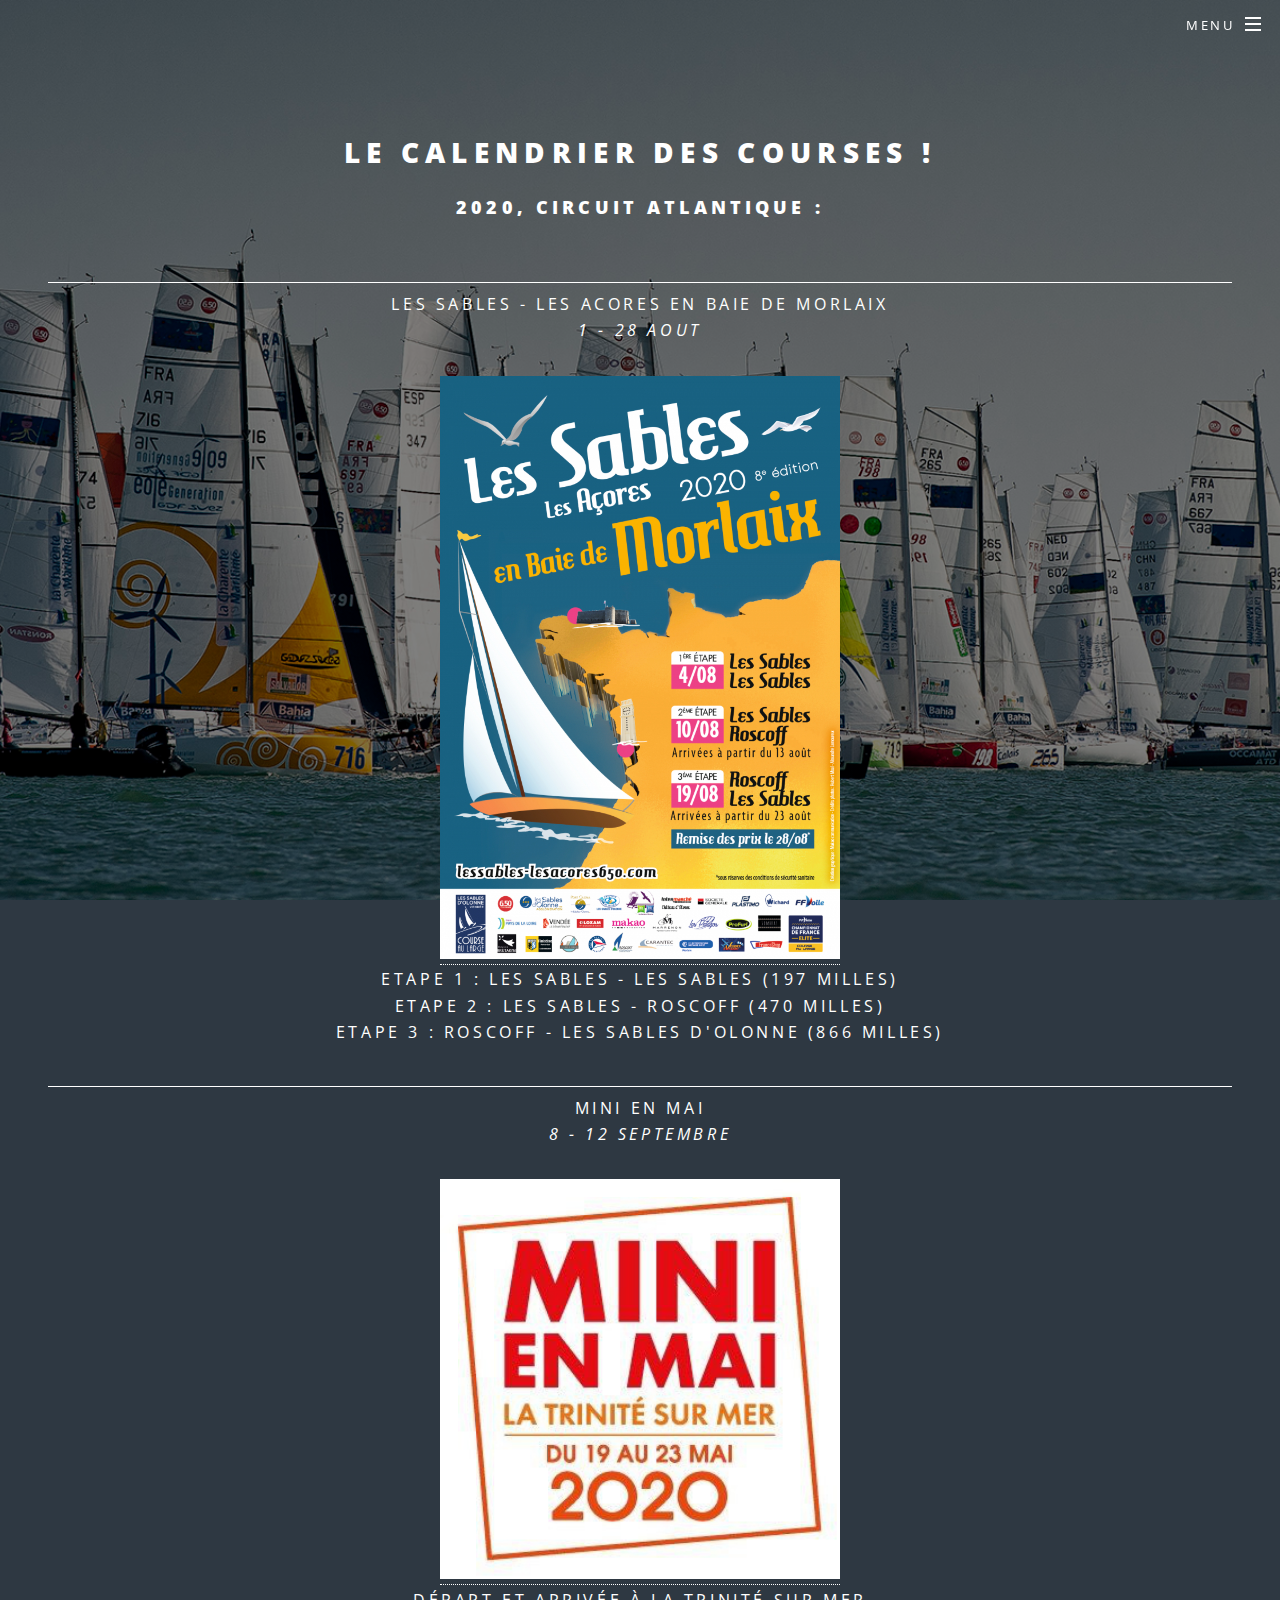
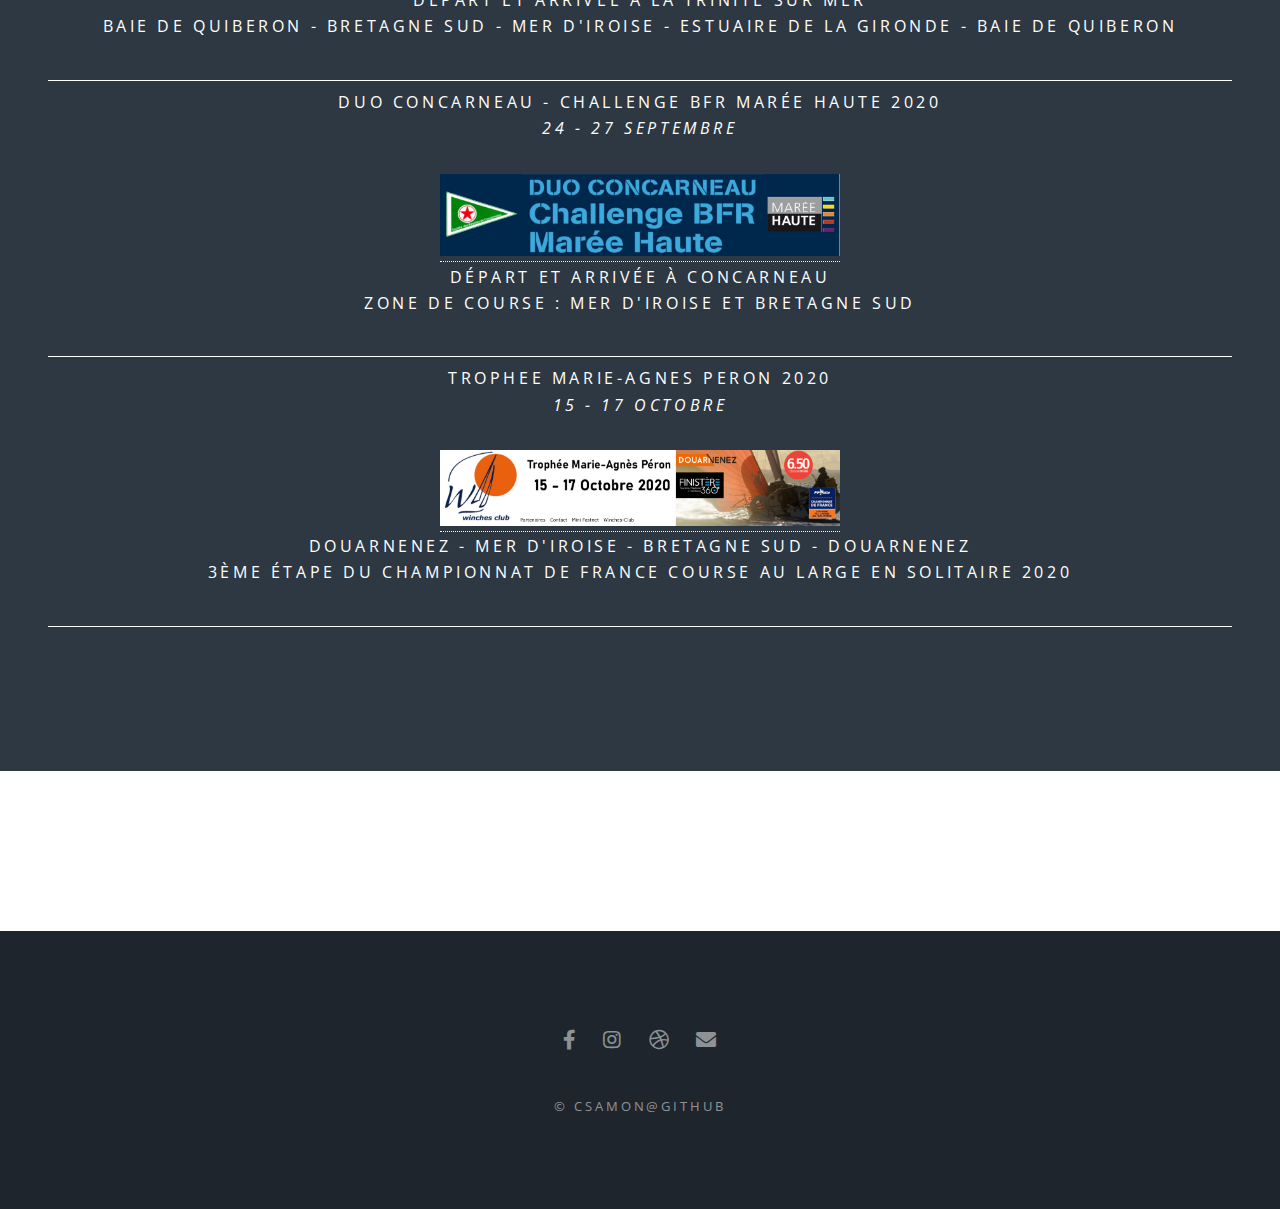
==== commit 170856d0: "update calendrier" ====
--- a/calendrier.html
+++ b/calendrier.html
@@ -24,6 +24,7 @@
 										<ul>
 											<li><a href="index.html">Home</a></li>
 											<li><a href="sponsoring.html">Sponsoring</a></li>
+											<li><a href="calendrier.html">Calendrier des courses</a></li>
 											<li><a href="galerie.html">Galerie</a></li>
 											<li><a href="contact.html">Contactez moi</a></li>
 
@@ -47,7 +48,7 @@
 									<p>LES SABLES - LES ACORES EN BAIE DE MORLAIX<br>
 									<i>1 - 28 aout</i></p>
 												<a href="https://www.classemini.com/course-fr-les-sables---les-acores-en-baie-de-morlaix.html" target="_blank">
-												<img src="images/mini1.jpg"  width=300>
+												<img src="images/courses/les_sables_les_acores.jpg"  width=400>
 												</a>
 												<p>Etape 1 : Les Sables - Les Sables (197 milles)<br>
 												Etape 2 : Les Sables - Roscoff (470 milles)<br>
@@ -57,8 +58,8 @@
 							<li>
 									<p>MINI EN MAI<br>
 									<i>8 - 12 septembre</i></p>
-									<a href="https://www.classemini.com/course-fr-mini-en-mai-2020-1.html" taret="_blank">
-										<img src="images/mini2.jpg" width=300>
+									<a href="https://www.classemini.com/course-fr-mini-en-mai-2020-1.html" target="_blank">
+										<img src="images/courses/mini_mai.jpeg" width=400>
 									</a>
 									<p>Départ et arrivée à La Trinité Sur Mer<br>
 										Baie de Quiberon - Bretagne Sud - Mer d'Iroise - Estuaire de la Gironde - Baie de Quiberon</p>
@@ -67,8 +68,8 @@
 							<li>
 									<p>DUO CONCARNEAU - CHALLENGE BFR MARÉE HAUTE 2020<br>
 									<i>24 - 27 septembre</i></p>
-									<a href="https://www.classemini.com/course-fr-duo-concarneau---challenge-bfr-maree-haute-2020.html" taret="_blank">
-										<img src="images/mini3.jpg" width=300>
+									<a href="https://www.classemini.com/course-fr-duo-concarneau---challenge-bfr-maree-haute-2020.html" target="_blank">
+										<img src="images/courses/duo_concarneau.jpg" width=400>
 									</a>
 									<p>Départ et arrivée à Concarneau<br>
 										Zone de course : Mer d'Iroise et Bretagne Sud</p>
@@ -77,8 +78,8 @@
 							<li>
 									<p>TROPHEE MARIE-AGNES PERON 2020<br>
 									<i>15 - 17 octobre</i></p>
-									<a href="https://www.classemini.com/course-fr-trophee-marie-agnes-peron-2020-1.html" taret="_blank">
-										<img src="images/mini4.jpg" width=300>
+									<a href="https://www.classemini.com/course-fr-trophee-marie-agnes-peron-2020-1.html" target="_blank">
+										<img src="images/courses/map.jpg" width=400>
 									</a>
 									<p>Douarnenez - Mer d'Iroise - Bretagne Sud - Douarnenez<br>
 										3ème étape du Championnat de France Course au Large en Solitaire 2020</p>
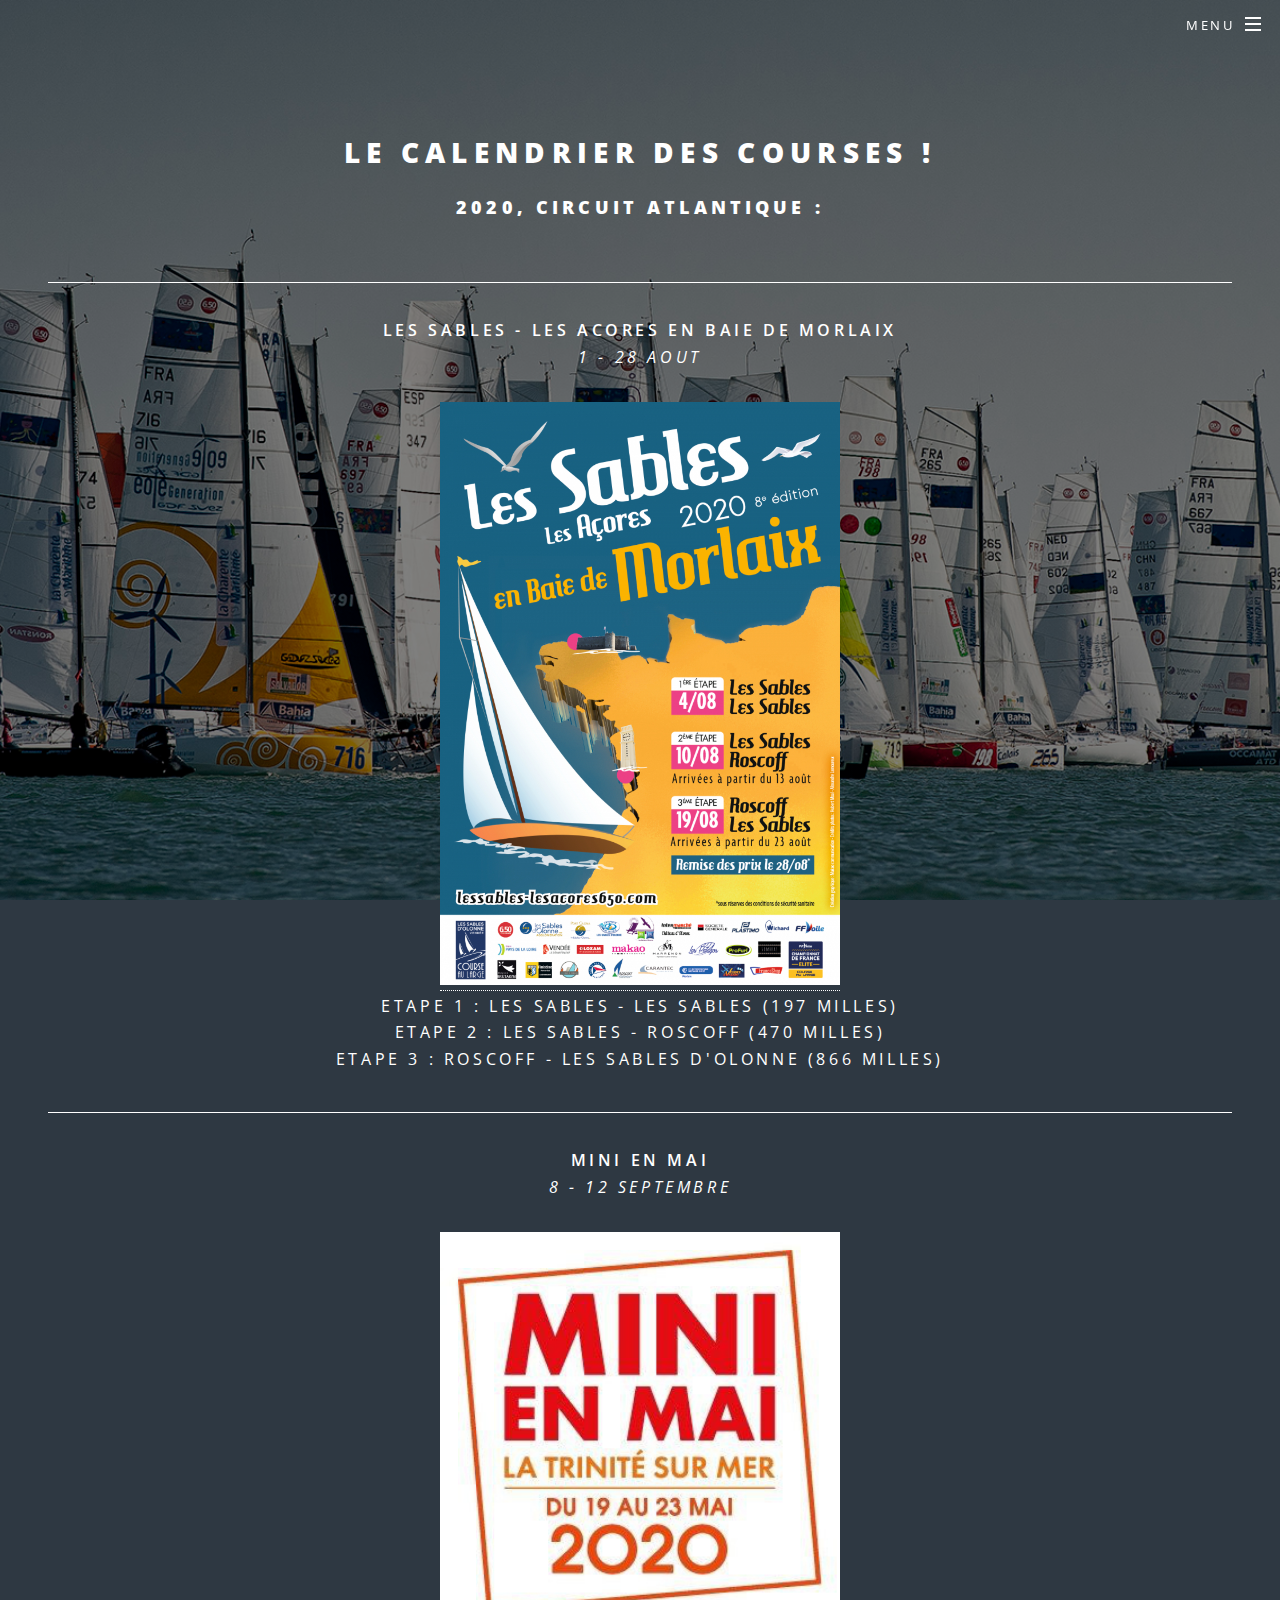
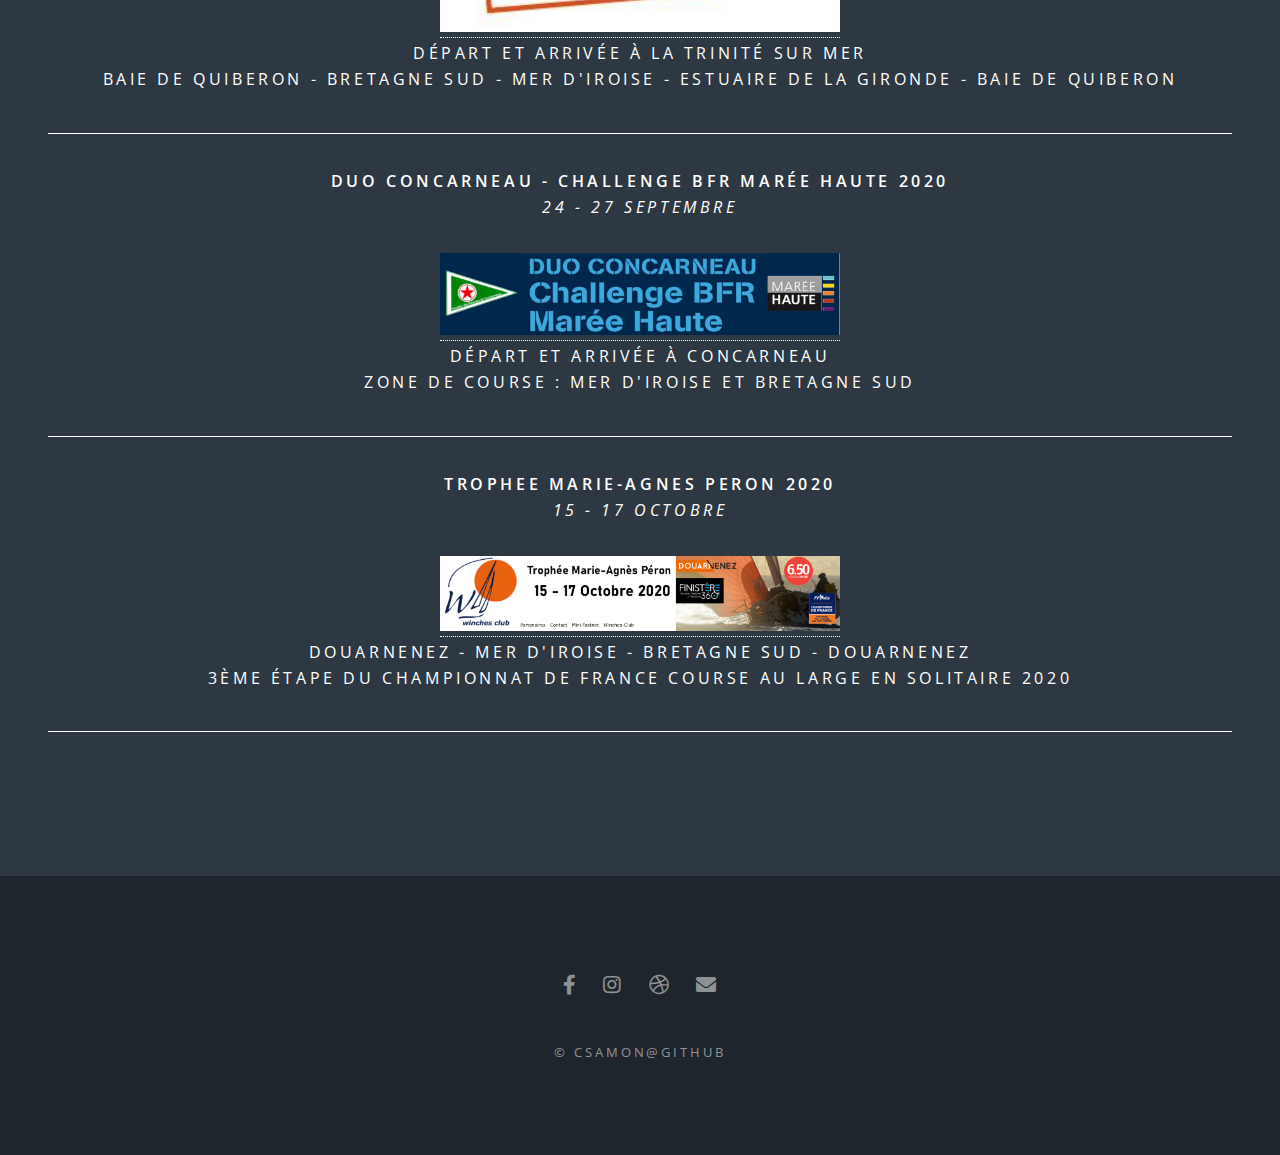
==== commit d58d1369: "Update calendrier.html" ====
--- a/calendrier.html
+++ b/calendrier.html
@@ -24,6 +24,7 @@
 										<ul>
 											<li><a href="index.html">Home</a></li>
 											<li><a href="sponsoring.html">Sponsoring</a></li>
+											<li><a href="suivi_bateau.html">Suivi du bateau</a></li>
 											<li><a href="calendrier.html">Calendrier des courses</a></li>
 											<li><a href="galerie.html">Galerie</a></li>
 											<li><a href="contact.html">Contactez moi</a></li>
@@ -45,7 +46,7 @@
 							<li></li>
 
 							<li>
-									<p>LES SABLES - LES ACORES EN BAIE DE MORLAIX<br>
+									<p><br><strong>LES SABLES - LES ACORES EN BAIE DE MORLAIX</strong><br>
 									<i>1 - 28 aout</i></p>
 												<a href="https://www.classemini.com/course-fr-les-sables---les-acores-en-baie-de-morlaix.html" target="_blank">
 												<img src="images/courses/les_sables_les_acores.jpg"  width=400>
@@ -56,7 +57,7 @@
 							</li>
 
 							<li>
-									<p>MINI EN MAI<br>
+									<p><br><strong>MINI EN MAI</strong><br>
 									<i>8 - 12 septembre</i></p>
 									<a href="https://www.classemini.com/course-fr-mini-en-mai-2020-1.html" target="_blank">
 										<img src="images/courses/mini_mai.jpeg" width=400>
@@ -66,7 +67,7 @@
 							</li>
 
 							<li>
-									<p>DUO CONCARNEAU - CHALLENGE BFR MARÉE HAUTE 2020<br>
+									<p><br><strong>DUO CONCARNEAU - CHALLENGE BFR MARÉE HAUTE 2020</strong><br>
 									<i>24 - 27 septembre</i></p>
 									<a href="https://www.classemini.com/course-fr-duo-concarneau---challenge-bfr-maree-haute-2020.html" target="_blank">
 										<img src="images/courses/duo_concarneau.jpg" width=400>
@@ -76,7 +77,7 @@
 							</li>
 
 							<li>
-									<p>TROPHEE MARIE-AGNES PERON 2020<br>
+									<p><br><strong>TROPHEE MARIE-AGNES PERON 2020</strong><br>
 									<i>15 - 17 octobre</i></p>
 									<a href="https://www.classemini.com/course-fr-trophee-marie-agnes-peron-2020-1.html" target="_blank">
 										<img src="images/courses/map.jpg" width=400>
@@ -84,28 +85,13 @@
 									<p>Douarnenez - Mer d'Iroise - Bretagne Sud - Douarnenez<br>
 										3ème étape du Championnat de France Course au Large en Solitaire 2020</p>
 							</li>
+
 							<li>
-
 							</li>
+							
 						</ul>
 					</header>
-					<section class="wrapper style5">
-						<div class="inner">
-							<script type="text/javascript">
-								width='100%';		// the width of the embedded map in pixels or percentage
-								height='450';		// the height of the embedded map in pixels or percentage
-								border='1';		// the width of the border around the map (zero means no border)
-								shownames='false';	// to display ship names on the map (true or false)
-								latitude='37.4460';	// the latitude of the center of the map, in decimal degrees
-								longitude='24.9467';	// the longitude of the center of the map, in decimal degrees
-								zoom='9';		// the zoom level of the map (values between 2 and 17)
-								maptype='0';		// use 0 for Normal Map, 1 for Satellite
-								trackvessel='205729010';	// MMSI of a vessel (note: vessel will be displayed only if within range of the system) - overrides "zoom" option
-								fleet='';		// the registered email address of a user-defined fleet (user's default fleet is used)
-							</script>
-							<script type="text/javascript" src="https:////www.marinetraffic.com/js/embed.js"></script>
-						</div>
-					</section>
+
 
 
 				</article>
